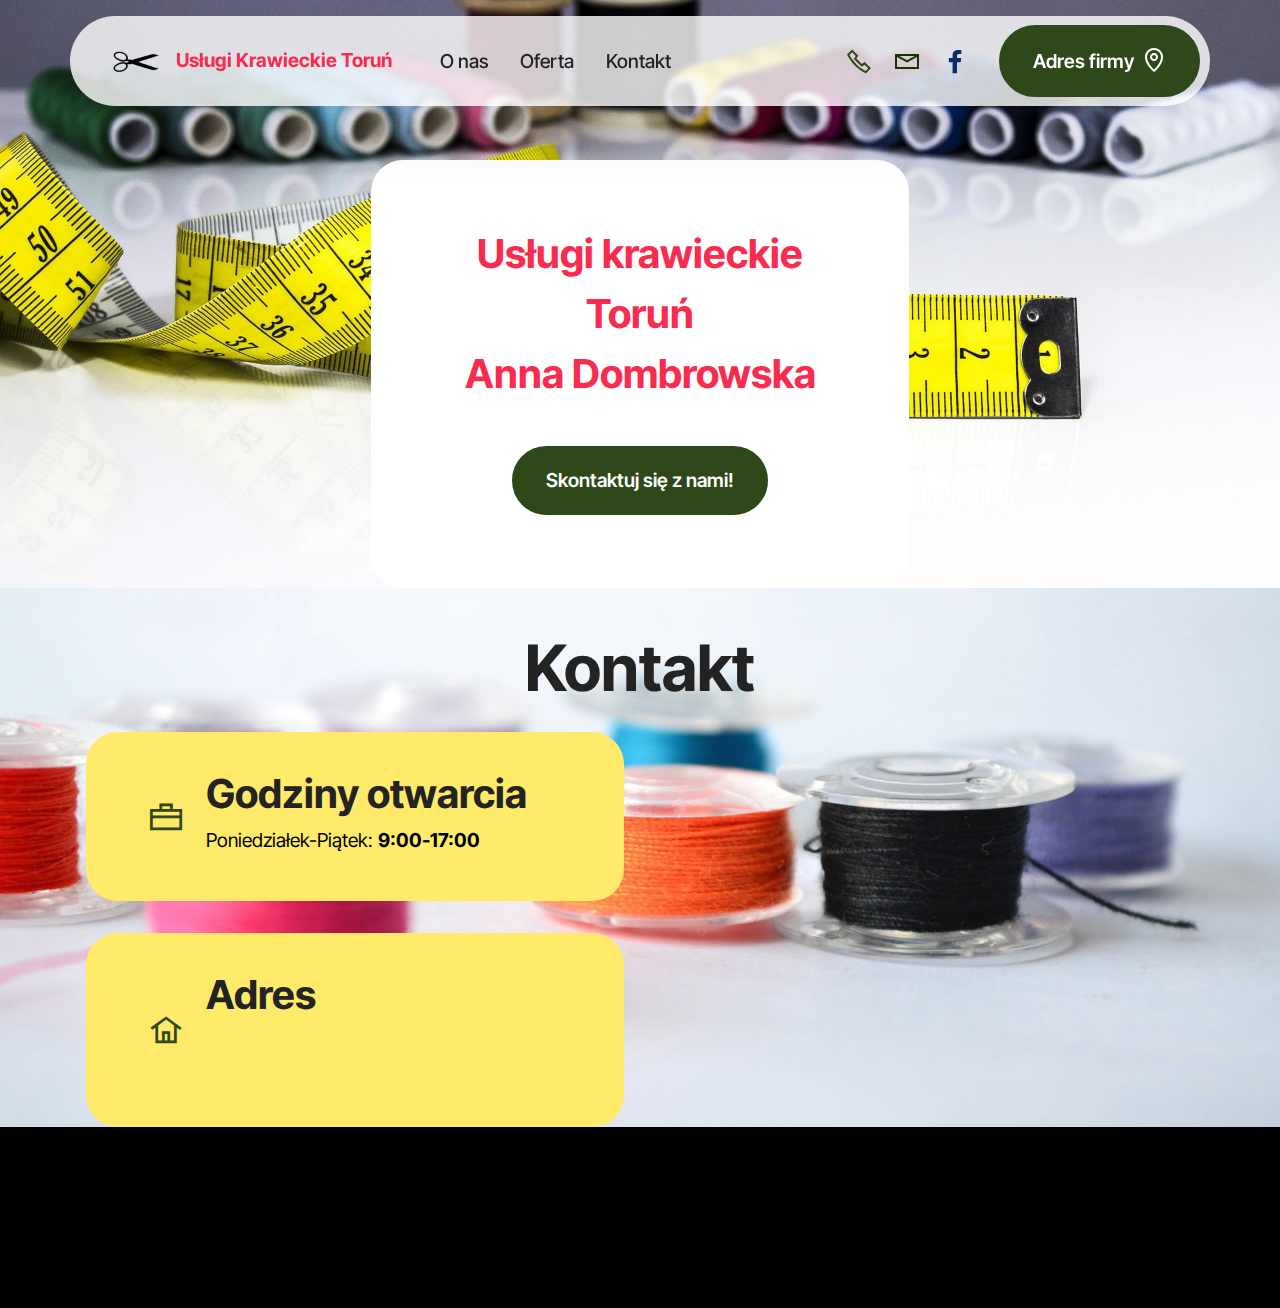
==== index.html @ c69cad18 "Add files via upload" ====
<!DOCTYPE html>
<html  >
<head>
  <!-- Site made with Mobirise Website Builder v5.9.0, https://mobirise.com -->
  <meta charset="UTF-8">
  <meta http-equiv="X-UA-Compatible" content="IE=edge">
  <meta name="generator" content="Mobirise v5.9.0, mobirise.com">
  <meta name="viewport" content="width=device-width, initial-scale=1, minimum-scale=1">
  <link rel="shortcut icon" href="assets/images/mbr-144x144.png" type="image/x-icon">
  <meta name="description" content="">
  
  
  <title>Usługi Krawieckie Toruń</title>
  <link rel="stylesheet" href="assets/web/assets/mobirise-icons2/mobirise2.css">
  <link rel="stylesheet" href="assets/bootstrap/css/bootstrap.min.css">
  <link rel="stylesheet" href="assets/bootstrap/css/bootstrap-grid.min.css">
  <link rel="stylesheet" href="assets/bootstrap/css/bootstrap-reboot.min.css">
  <link rel="stylesheet" href="assets/parallax/jarallax.css">
  <link rel="stylesheet" href="assets/animatecss/animate.css">
  <link rel="stylesheet" href="assets/dropdown/css/style.css">
  <link rel="stylesheet" href="assets/socicon/css/styles.css">
  <link rel="stylesheet" href="assets/theme/css/style.css">
  <link rel="preload" href="https://fonts.googleapis.com/css?family=Inter+Tight:100,200,300,400,500,600,700,800,900,100i,200i,300i,400i,500i,600i,700i,800i,900i&display=swap" as="style" onload="this.onload=null;this.rel='stylesheet'">
  <noscript><link rel="stylesheet" href="https://fonts.googleapis.com/css?family=Inter+Tight:100,200,300,400,500,600,700,800,900,100i,200i,300i,400i,500i,600i,700i,800i,900i&display=swap"></noscript>
  <link rel="preload" as="style" href="assets/mobirise/css/mbr-additional.css"><link rel="stylesheet" href="assets/mobirise/css/mbr-additional.css" type="text/css">

  
  
  
</head>
<body>
  
  <section data-bs-version="5.1" class="menu menu1 cid-tMkTFhuOW5" once="menu" id="menu01-9">
	

	<nav class="navbar navbar-dropdown navbar-fixed-top navbar-expand-lg">
		<div class="container">
			<div class="navbar-brand">
				<span class="navbar-logo">
					<a href="index.html#header13-s">
						<img src="assets/images/mbr-144x144.png" alt="Mobirise Website Builder" style="height: 3rem;">
					</a>
				</span>
				<span class="navbar-caption-wrap"><a class="navbar-caption text-danger text-primary display-4" href="index.html#header13-s">Usługi Krawieckie Toruń</a></span>
			</div>
			<button class="navbar-toggler" type="button" data-toggle="collapse" data-bs-toggle="collapse" data-target="#navbarSupportedContent" data-bs-target="#navbarSupportedContent" aria-controls="navbarNavAltMarkup" aria-expanded="false" aria-label="Toggle navigation">
				<div class="hamburger">
					<span></span>
					<span></span>
					<span></span>
					<span></span>
				</div>
			</button>
			<div class="collapse navbar-collapse" id="navbarSupportedContent">
				<ul class="navbar-nav nav-dropdown" data-app-modern-menu="true"><li class="nav-item">
						<a class="nav-link link text-black text-primary display-4" href="page3.html#article09-17">O nas</a>
					</li>
					<li class="nav-item"><a class="nav-link link text-black show text-primary display-4" href="page1.html#testimonials2-o">Oferta</a></li>
					<li class="nav-item">
						<a class="nav-link link text-black text-primary display-4" href="page4.html#contacts01-1b">Kontakt</a>
					</li></ul>
				<div class="icons-menu">
					<a class="iconfont-wrapper" href="page4.html#contacts01-1b">
						<span class="p-2 mbr-iconfont mobi-mbri-phone mobi-mbri" style="color: rgb(46, 72, 26); fill: rgb(46, 72, 26);"></span>
					</a>
					<a class="iconfont-wrapper" href="page2.html#form02-u">
						<span class="p-2 mbr-iconfont mobi-mbri-letter mobi-mbri" style="color: rgb(22, 51, 0); fill: rgb(22, 51, 0);"></span>
					</a>
					<a class="iconfont-wrapper" href="https://www.facebook.com/profile.php?id=61551127837614">
						<span class="p-2 mbr-iconfont socicon-facebook socicon" style="color: rgb(12, 44, 104); fill: rgb(12, 44, 104);"></span>
					</a>
					
				</div>
				<div class="navbar-buttons mbr-section-btn"><a class="btn btn-primary display-4" href="index.html#contacts3-p"><span class="mobi-mbri mobi-mbri-map-pin mbr-iconfont mbr-iconfont-btn"></span>Adres firmy</a></div>
			</div>
		</div>
	</nav>
</section>

<section data-bs-version="5.1" class="header14 cid-tMrc7hoWuY" id="header14-r">
	

	
	<div class="mbr-overlay" style="opacity: 0; background-color: rgb(255, 255, 255);"></div>
	<div class="container">
		<div class="row justify-content-center">
			<div class="card col-12 col-md-12 col-lg-6">
				<div class="card-wrapper">
					<div class="card-box align-center">
						<h1 class="card-title mbr-fonts-style mb-4 display-5">
							<strong>Usługi krawieckie Toruń</strong><br><strong>Anna Dombrowska</strong></h1>
						
						<div class="mbr-section-btn mt-4"><a class="btn btn-primary display-7" href="page2.html">Skontaktuj się z nami!</a></div>
					</div>
				</div>
			</div>
		</div>
	</div>
</section>

<section data-bs-version="5.1" class="contacts3 map1 cid-tMm8rGwwNQ" id="contacts3-p">

    

    
    
    <div class="container">
        <div class="mbr-section-head">
            <h3 class="mbr-section-title mbr-fonts-style align-center mb-0 display-2">
                <strong>Kontakt</strong></h3>
            
        </div>
        <div class="row justify-content-center mt-4">
            <div class="card col-12 col-md-6">
                <div class="card-wrapper">
                    <div class="image-wrapper">
                        <span class="mbr-iconfont mobi-mbri-briefcase mobi-mbri"></span>
                    </div>
                    <div class="text-wrapper">
                        <h6 class="card-title mbr-fonts-style mb-1 display-5"><strong>Godziny otwarcia</strong></h6>
                        <p class="mbr-text mbr-fonts-style display-7">Poniedziałek-Piątek: <strong>9:00-17:00</strong><br></p>
                    </div>
                </div>
                <div class="card-wrapper">
                    <div class="image-wrapper">
                        <span class="mbr-iconfont mobi-mbri-home mobi-mbri"></span>
                    </div>
                    <div class="text-wrapper">
                        <h6 class="card-title mbr-fonts-style mb-1 display-5"><strong>Adres</strong></h6>
                        <p class="mbr-text mbr-fonts-style display-7">Ul. Migdałowa 13/4,<br>87-100 Toruń</p>
                    </div>
                </div>
            </div>
            <div class="map-wrapper col-12 col-md-6">
                <div class="google-map"><iframe frameborder="0" style="border:0" src="https://www.google.com/maps/embed?pb=!1m18!1m12!1m3!1d2398.7357706297435!2d18.577900076712968!3d53.04308597220284!2m3!1f0!2f0!3f0!3m2!1i1024!2i768!4f13.1!3m3!1m2!1s0x470334694bd2c739%3A0x8cd6061a9dfea94c!2sMigda%C5%82owa%2013%2C%2087-100%20Toru%C5%84!5e0!3m2!1spl!2spl!4v1691742749747!5m2!1spl!2spl" allowfullscreen=""></iframe></div>
            </div>
        </div>
    </div>
</section>

<section data-bs-version="5.1" class="footer2 cid-tMmbtXiAtK" once="footers" id="footer2-q">

    

    
    
    <div class="container">
        <div class="row mbr-white">
            <div class="col-6 col-md-4 col-lg-3">
                <h5 class="mbr-section-subtitle mbr-fonts-style mb-2 display-7"><strong>Numer Kontaktowy:</strong></h5>
                <ul class="list mbr-fonts-style display-4">
                    <li class="mbr-text item-wrap">+48 605 287 833&nbsp; &nbsp; &nbsp; &nbsp; &nbsp; &nbsp; &nbsp;</li>
                </ul>
            </div>
            <div class="col-6 col-md-4 col-lg-3">
                <h5 class="mbr-section-subtitle mbr-fonts-style mb-2 display-4"><strong>E-mail:&nbsp; &nbsp; &nbsp; &nbsp; &nbsp; &nbsp; &nbsp; &nbsp; &nbsp; &nbsp; &nbsp;&nbsp;</strong></h5>
                <ul class="list mbr-fonts-style display-4">
                    <li class="mbr-text item-wrap">krawieckie.torun@gmail.com</li>
                </ul>
            </div>
            <div class="col-6 col-md-4 col-lg-3">
                <h5 class="mbr-section-subtitle mbr-fonts-style mb-2 display-7"></h5>
                <ul class="list mbr-fonts-style display-4"></ul>
            </div>
            <div class="col-6 col-md-4 col-lg-3">
                <h5 class="mbr-section-subtitle mbr-fonts-style mb-2 display-7"></h5>
                <ul class="list mbr-fonts-style display-4"></ul>
            </div>
            
        </div>
    </div>
</section>


<script src="assets/bootstrap/js/bootstrap.bundle.min.js"></script>
  <script src="assets/parallax/jarallax.js"></script>
  <script src="assets/smoothscroll/smooth-scroll.js"></script>
  <script src="assets/ytplayer/index.js"></script>
  <script src="assets/dropdown/js/navbar-dropdown.js"></script>
  <script src="assets/theme/js/script.js"></script>
  
  
  
 <div id="scrollToTop" class="scrollToTop mbr-arrow-up"><a style="text-align: center;"><i class="mbr-arrow-up-icon mbr-arrow-up-icon-cm cm-icon cm-icon-smallarrow-up"></i></a></div>
    <input name="animation" type="hidden">
  </body>
</html>
---- assets/web/assets/mobirise-icons2/mobirise2.css ----
@font-face {
  font-family: 'Moririse2';
  font-display: swap;
  src:  url('mobirise2.eot?f2bix4');
  src:  url('mobirise2.eot?f2bix4#iefix') format('embedded-opentype'),
    url('mobirise2.ttf?f2bix4') format('truetype'),
    url('mobirise2.woff?f2bix4') format('woff'),
    url('mobirise2.svg?f2bix4#mobirise2') format('svg');
  font-weight: normal;
  font-style: normal;
}

[class^="mobi-"], [class*=" mobi-"] {
  /* use !important to prevent issues with browser extensions that change fonts */
  font-family: 'Moririse2' !important;
  speak: none;
  font-style: normal;
  font-weight: normal;
  font-variant: normal;
  text-transform: none;
  line-height: 1;

  /* Better Font Rendering =========== */
  -webkit-font-smoothing: antialiased;
  -moz-osx-font-smoothing: grayscale;
}

.mobi-mbri-add-submenu:before {
  content: "\e900";
}
.mobi-mbri-alert:before {
  content: "\e901";
}
.mobi-mbri-align-center:before {
  content: "\e902";
}
.mobi-mbri-align-justify:before {
  content: "\e903";
}
.mobi-mbri-align-left:before {
  content: "\e904";
}
.mobi-mbri-align-right:before {
  content: "\e905";
}
.mobi-mbri-android:before {
  content: "\e906";
}
.mobi-mbri-apple:before {
  content: "\e907";
}
.mobi-mbri-arrow-down:before {
  content: "\e908";
}
.mobi-mbri-arrow-next:before {
  content: "\e909";
}
.mobi-mbri-arrow-prev:before {
  content: "\e90a";
}
.mobi-mbri-arrow-up:before {
  content: "\e90b";
}
.mobi-mbri-bold:before {
  content: "\e90c";
}
.mobi-mbri-bookmark:before {
  content: "\e90d";
}
.mobi-mbri-bootstrap:before {
  content: "\e90e";
}
.mobi-mbri-briefcase:before {
  content: "\e90f";
}
.mobi-mbri-browse:before {
  content: "\e910";
}
.mobi-mbri-bulleted-list:before {
  content: "\e911";
}
.mobi-mbri-calendar:before {
  content: "\e912";
}
.mobi-mbri-camera:before {
  content: "\e913";
}
.mobi-mbri-cart-add:before {
  content: "\e914";
}
.mobi-mbri-cart-full:before {
  content: "\e915";
}
.mobi-mbri-cash:before {
  content: "\e916";
}
.mobi-mbri-change-style:before {
  content: "\e917";
}
.mobi-mbri-chat:before {
  content: "\e918";
}
.mobi-mbri-clock:before {
  content: "\e919";
}
.mobi-mbri-close:before {
  content: "\e91a";
}
.mobi-mbri-cloud:before {
  content: "\e91b";
}
.mobi-mbri-code:before {
  content: "\e91c";
}
.mobi-mbri-contact-form:before {
  content: "\e91d";
}
.mobi-mbri-credit-card:before {
  content: "\e91e";
}
.mobi-mbri-cursor-click:before {
  content: "\e91f";
}
.mobi-mbri-cust-feedback:before {
  content: "\e920";
}
.mobi-mbri-database:before {
  content: "\e921";
}
.mobi-mbri-delivery:before {
  content: "\e922";
}
.mobi-mbri-desktop:before {
  content: "\e923";
}
.mobi-mbri-devices:before {
  content: "\e924";
}
.mobi-mbri-down:before {
  content: "\e925";
}
.mobi-mbri-download-2:before {
  content: "\e926";
}
.mobi-mbri-download:before {
  content: "\e927";
}
.mobi-mbri-drag-n-drop-2:before {
  content: "\e928";
}
.mobi-mbri-drag-n-drop:before {
  content: "\e929";
}
.mobi-mbri-edit-2:before {
  content: "\e92a";
}
.mobi-mbri-edit:before {
  content: "\e92b";
}
.mobi-mbri-error:before {
  content: "\e92c";
}
.mobi-mbri-extension:before {
  content: "\e92d";
}
.mobi-mbri-features:before {
  content: "\e92e";
}
.mobi-mbri-file:before {
  content: "\e92f";
}
.mobi-mbri-flag:before {
  content: "\e930";
}
.mobi-mbri-folder:before {
  content: "\e931";
}
.mobi-mbri-gift:before {
  content: "\e932";
}
.mobi-mbri-github:before {
  content: "\e933";
}
.mobi-mbri-globe-2:before {
  content: "\e934";
}
.mobi-mbri-globe:before {
  content: "\e935";
}
.mobi-mbri-growing-chart:before {
  content: "\e936";
}
.mobi-mbri-hearth:before {
  content: "\e937";
}
.mobi-mbri-help:before {
  content: "\e938";
}
.mobi-mbri-home:before {
  content: "\e939";
}
.mobi-mbri-hot-cup:before {
  content: "\e93a";
}
.mobi-mbri-idea:before {
  content: "\e93b";
}
.mobi-mbri-image-gallery:before {
  content: "\e93c";
}
.mobi-mbri-image-slider:before {
  content: "\e93d";
}
.mobi-mbri-info:before {
  content: "\e93e";
}
.mobi-mbri-italic:before {
  content: "\e93f";
}
.mobi-mbri-key:before {
  content: "\e940";
}
.mobi-mbri-laptop:before {
  content: "\e941";
}
.mobi-mbri-layers:before {
  content: "\e942";
}
.mobi-mbri-left-right:before {
  content: "\e943";
}
.mobi-mbri-left:before {
  content: "\e944";
}
.mobi-mbri-letter:before {
  content: "\e945";
}
.mobi-mbri-like:before {
  content: "\e946";
}
.mobi-mbri-link:before {
  content: "\e947";
}
.mobi-mbri-lock:before {
  content: "\e948";
}
.mobi-mbri-login:before {
  content: "\e949";
}
.mobi-mbri-logout:before {
  content: "\e94a";
}
.mobi-mbri-magic-stick:before {
  content: "\e94b";
}
.mobi-mbri-map-pin:before {
  content: "\e94c";
}
.mobi-mbri-menu:before {
  content: "\e94d";
}
.mobi-mbri-mobile-2:before {
  content: "\e94e";
}
.mobi-mbri-mobile-horizontal:before {
  content: "\e94f";
}
.mobi-mbri-mobile:before {
  content: "\e950";
}
.mobi-mbri-mobirise:before {
  content: "\e951";
}
.mobi-mbri-more-horizontal:before {
  content: "\e952";
}
.mobi-mbri-more-vertical:before {
  content: "\e953";
}
.mobi-mbri-music:before {
  content: "\e954";
}
.mobi-mbri-new-file:before {
  content: "\e955";
}
.mobi-mbri-numbered-list:before {
  content: "\e956";
}
.mobi-mbri-opened-folder:before {
  content: "\e957";
}
.mobi-mbri-pages:before {
  content: "\e958";
}
.mobi-mbri-paper-plane:before {
  content: "\e959";
}
.mobi-mbri-paperclip:before {
  content: "\e95a";
}
.mobi-mbri-phone:before {
  content: "\e95b";
}
.mobi-mbri-photo:before {
  content: "\e95c";
}
.mobi-mbri-photos:before {
  content: "\e95d";
}
.mobi-mbri-pin:before {
  content: "\e95e";
}
.mobi-mbri-play:before {
  content: "\e95f";
}
.mobi-mbri-plus:before {
  content: "\e960";
}
.mobi-mbri-preview:before {
  content: "\e961";
}
.mobi-mbri-print:before {
  content: "\e962";
}
.mobi-mbri-protect:before {
  content: "\e963";
}
.mobi-mbri-question:before {
  content: "\e964";
}
.mobi-mbri-quote-left:before {
  content: "\e965";
}
.mobi-mbri-quote-right:before {
  content: "\e966";
}
.mobi-mbri-redo:before {
  content: "\e967";
}
.mobi-mbri-refresh:before {
  content: "\e968";
}
.mobi-mbri-responsive-2:before {
  content: "\e969";
}
.mobi-mbri-responsive:before {
  content: "\e96a";
}
.mobi-mbri-right:before {
  content: "\e96b";
}
.mobi-mbri-rocket:before {
  content: "\e96c";
}
.mobi-mbri-sad-face:before {
  content: "\e96d";
}
.mobi-mbri-sale:before {
  content: "\e96e";
}
.mobi-mbri-save:before {
  content: "\e96f";
}
.mobi-mbri-search:before {
  content: "\e970";
}
.mobi-mbri-setting-2:before {
  content: "\e971";
}
.mobi-mbri-setting-3:before {
  content: "\e972";
}
.mobi-mbri-setting:before {
  content: "\e973";
}
.mobi-mbri-share:before {
  content: "\e974";
}
.mobi-mbri-shopping-bag:before {
  content: "\e975";
}
.mobi-mbri-shopping-basket:before {
  content: "\e976";
}
.mobi-mbri-shopping-cart:before {
  content: "\e977";
}
.mobi-mbri-sites:before {
  content: "\e978";
}
.mobi-mbri-smile-face:before {
  content: "\e979";
}
.mobi-mbri-speed:before {
  content: "\e97a";
}
.mobi-mbri-star:before {
  content: "\e97b";
}
.mobi-mbri-success:before {
  content: "\e97c";
}
.mobi-mbri-sun:before {
  content: "\e97d";
}
.mobi-mbri-sun2:before {
  content: "\e97e";
}
.mobi-mbri-tablet-vertical:before {
  content: "\e97f";
}
.mobi-mbri-tablet:before {
  content: "\e980";
}
.mobi-mbri-target:before {
  content: "\e981";
}
.mobi-mbri-timer:before {
  content: "\e982";
}
.mobi-mbri-to-ftp:before {
  content: "\e983";
}
.mobi-mbri-to-local-drive:before {
  content: "\e984";
}
.mobi-mbri-touch-swipe:before {
  content: "\e985";
}
.mobi-mbri-touch:before {
  content: "\e986";
}
.mobi-mbri-trash:before {
  content: "\e987";
}
.mobi-mbri-underline:before {
  content: "\e988";
}
.mobi-mbri-undo:before {
  content: "\e989";
}
.mobi-mbri-unlink:before {
  content: "\e98a";
}
.mobi-mbri-unlock:before {
  content: "\e98b";
}
.mobi-mbri-up-down:before {
  content: "\e98c";
}
.mobi-mbri-up:before {
  content: "\e98d";
}
.mobi-mbri-update:before {
  content: "\e98e";
}
.mobi-mbri-upload-2:before {
  content: "\e98f";
}
.mobi-mbri-upload:before {
  content: "\e990";
}
.mobi-mbri-user-2:before {
  content: "\e991";
}
.mobi-mbri-user:before {
  content: "\e992";
}
.mobi-mbri-users:before {
  content: "\e993";
}
.mobi-mbri-video-play:before {
  content: "\e994";
}
.mobi-mbri-video:before {
  content: "\e995";
}
.mobi-mbri-watch:before {
  content: "\e996";
}
.mobi-mbri-website-theme-2:before {
  content: "\e997";
}
.mobi-mbri-website-theme:before {
  content: "\e998";
}
.mobi-mbri-wifi:before {
  content: "\e999";
}
.mobi-mbri-windows:before {
  content: "\e99a";
}
.mobi-mbri-zoom-in:before {
  content: "\e99b";
}
.mobi-mbri-zoom-out:before {
  content: "\e99c";
}
---- assets/parallax/jarallax.css ----
.jarallax {
    position: relative;
    z-index: 0;
}
.jarallax > .jarallax-img {
    position: absolute;
    object-fit: cover;
    /* support for plugin https://github.com/bfred-it/object-fit-images */
    font-family: 'object-fit: cover;';
    top: 0;
    left: 0;
    width: 100%;
    height: 100%;
    z-index: -1;
}
---- assets/dropdown/css/style.css ----
.navbar-dropdown {
  left: 0;
  padding: 0;
  position: absolute;
  right: 0;
  top: 0;
  transition: all 0.45s ease;
  z-index: 1030;
  background: #282828; }
  .navbar-dropdown .navbar-logo {
    margin-right: 0.8rem;
    transition: margin 0.3s ease-in-out;
    vertical-align: middle; }
    .navbar-dropdown .navbar-logo img {
      height: 3.125rem;
      transition: all 0.3s ease-in-out; }
    .navbar-dropdown .navbar-logo.mbr-iconfont {
      font-size: 3.125rem;
      line-height: 3.125rem; }
  .navbar-dropdown .navbar-caption {
    font-weight: 700;
    white-space: normal;
    vertical-align: -4px;
    line-height: 3.125rem !important; }
    .navbar-dropdown .navbar-caption, .navbar-dropdown .navbar-caption:hover {
      color: inherit;
      text-decoration: none; }
  .navbar-dropdown .mbr-iconfont + .navbar-caption {
    vertical-align: -1px; }
  .navbar-dropdown.navbar-fixed-top {
    position: fixed; }
  .navbar-dropdown .navbar-brand span {
    vertical-align: -4px; }
  .navbar-dropdown.bg-color.transparent {
    background: none; }
  .navbar-dropdown.navbar-short .navbar-brand {
    padding: 0.625rem 0; }
    .navbar-dropdown.navbar-short .navbar-brand span {
      vertical-align: -1px; }
  .navbar-dropdown.navbar-short .navbar-caption {
    line-height: 2.375rem !important;
    vertical-align: -2px; }
  .navbar-dropdown.navbar-short .navbar-logo {
    margin-right: 0.5rem; }
    .navbar-dropdown.navbar-short .navbar-logo img {
      height: 2.375rem; }
    .navbar-dropdown.navbar-short .navbar-logo.mbr-iconfont {
      font-size: 2.375rem;
      line-height: 2.375rem; }
  .navbar-dropdown.navbar-short .mbr-table-cell {
    height: 3.625rem; }
  .navbar-dropdown .navbar-close {
    left: 0.6875rem;
    position: fixed;
    top: 0.75rem;
    z-index: 1000; }
  .navbar-dropdown .hamburger-icon {
    content: "";
    display: inline-block;
    vertical-align: middle;
    width: 16px;
    -webkit-box-shadow: 0 -6px 0 1px #282828,0 0 0 1px #282828,0 6px 0 1px #282828;
    -moz-box-shadow: 0 -6px 0 1px #282828,0 0 0 1px #282828,0 6px 0 1px #282828;
    box-shadow: 0 -6px 0 1px #282828,0 0 0 1px #282828,0 6px 0 1px #282828; }

.dropdown-menu .dropdown-toggle[data-toggle="dropdown-submenu"]::after {
  border-bottom: 0.35em solid transparent;
  border-left: 0.35em solid;
  border-right: 0;
  border-top: 0.35em solid transparent;
  margin-left: 0.3rem; }

.dropdown-menu .dropdown-item:focus {
  outline: 0; }

.nav-dropdown {
  font-size: 0.75rem;
  font-weight: 500;
  height: auto !important; }
  .nav-dropdown .nav-btn {
    padding-left: 1rem; }
  .nav-dropdown .link {
    margin: .667em 1.667em;
    font-weight: 500;
    padding: 0;
    transition: color .2s ease-in-out; }
    .nav-dropdown .link.dropdown-toggle {
      margin-right: 2.583em; }
      .nav-dropdown .link.dropdown-toggle::after {
        margin-left: .25rem;
        border-top: 0.35em solid;
        border-right: 0.35em solid transparent;
        border-left: 0.35em solid transparent;
        border-bottom: 0; }
      .nav-dropdown .link.dropdown-toggle[aria-expanded="true"] {
        margin: 0;
        padding: 0.667em 3.263em  0.667em 1.667em; }
  .nav-dropdown .link::after,
  .nav-dropdown .dropdown-item::after {
    color: inherit; }
  .nav-dropdown .btn {
    font-size: 0.75rem;
    font-weight: 700;
    letter-spacing: 0;
    margin-bottom: 0;
    padding-left: 1.25rem;
    padding-right: 1.25rem; }
  .nav-dropdown .dropdown-menu {
    border-radius: 0;
    border: 0;
    left: 0;
    margin: 0;
    padding-bottom: 1.25rem;
    padding-top: 1.25rem;
    position: relative; }
  .nav-dropdown .dropdown-submenu {
    margin-left: 0.125rem;
    top: 0; }
  .nav-dropdown .dropdown-item {
    font-weight: 500;
    line-height: 2;
    padding: 0.3846em 4.615em 0.3846em 1.5385em;
    position: relative;
    transition: color .2s ease-in-out, background-color .2s ease-in-out; }
    .nav-dropdown .dropdown-item::after {
      margin-top: -0.3077em;
      position: absolute;
      right: 1.1538em;
      top: 50%; }
    .nav-dropdown .dropdown-item:focus, .nav-dropdown .dropdown-item:hover {
      background: none; }

@media (max-width: 767px) {
  .nav-dropdown.navbar-toggleable-sm {
    bottom: 0;
    display: none;
    left: 0;
    overflow-x: hidden;
    position: fixed;
    top: 0;
    transform: translateX(-100%);
    -ms-transform: translateX(-100%);
    -webkit-transform: translateX(-100%);
    width: 18.75rem;
    z-index: 999; } }
.nav-dropdown.navbar-toggleable-xl {
  bottom: 0;
  display: none;
  left: 0;
  overflow-x: hidden;
  position: fixed;
  top: 0;
  transform: translateX(-100%);
  -ms-transform: translateX(-100%);
  -webkit-transform: translateX(-100%);
  width: 18.75rem;
  z-index: 999; }

.nav-dropdown-sm {
  display: block !important;
  overflow-x: hidden;
  overflow: auto;
  padding-top: 3.875rem; }
  .nav-dropdown-sm::after {
    content: "";
    display: block;
    height: 3rem;
    width: 100%; }
  .nav-dropdown-sm.collapse.in ~ .navbar-close {
    display: block !important; }
  .nav-dropdown-sm.collapsing, .nav-dropdown-sm.collapse.in {
    transform: translateX(0);
    -ms-transform: translateX(0);
    -webkit-transform: translateX(0);
    transition: all 0.25s ease-out;
    -webkit-transition: all 0.25s ease-out;
    background: #282828; }
  .nav-dropdown-sm.collapsing[aria-expanded="false"] {
    transform: translateX(-100%);
    -ms-transform: translateX(-100%);
    -webkit-transform: translateX(-100%); }
  .nav-dropdown-sm .nav-item {
    display: block;
    margin-left: 0 !important;
    padding-left: 0; }
  .nav-dropdown-sm .link,
  .nav-dropdown-sm .dropdown-item {
    border-top: 1px dotted rgba(255, 255, 255, 0.1);
    font-size: 0.8125rem;
    line-height: 1.6;
    margin: 0 !important;
    padding: 0.875rem 2.4rem 0.875rem 1.5625rem !important;
    position: relative;
    white-space: normal; }
    .nav-dropdown-sm .link:focus, .nav-dropdown-sm .link:hover,
    .nav-dropdown-sm .dropdown-item:focus,
    .nav-dropdown-sm .dropdown-item:hover {
      background: rgba(0, 0, 0, 0.2) !important;
      color: #c0a375; }
  .nav-dropdown-sm .nav-btn {
    position: relative;
    padding: 1.5625rem 1.5625rem 0 1.5625rem; }
    .nav-dropdown-sm .nav-btn::before {
      border-top: 1px dotted rgba(255, 255, 255, 0.1);
      content: "";
      left: 0;
      position: absolute;
      top: 0;
      width: 100%; }
    .nav-dropdown-sm .nav-btn + .nav-btn {
      padding-top: 0.625rem; }
      .nav-dropdown-sm .nav-btn + .nav-btn::before {
        display: none; }
  .nav-dropdown-sm .btn {
    padding: 0.625rem 0; }
  .nav-dropdown-sm .dropdown-toggle[data-toggle="dropdown-submenu"]::after {
    margin-left: .25rem;
    border-top: 0.35em solid;
    border-right: 0.35em solid transparent;
    border-left: 0.35em solid transparent;
    border-bottom: 0; }
  .nav-dropdown-sm .dropdown-toggle[data-toggle="dropdown-submenu"][aria-expanded="true"]::after {
    border-top: 0;
    border-right: 0.35em solid transparent;
    border-left: 0.35em solid transparent;
    border-bottom: 0.35em solid; }
  .nav-dropdown-sm .dropdown-menu {
    margin: 0;
    padding: 0;
    position: relative;
    top: 0;
    left: 0;
    width: 100%;
    border: 0;
    float: none;
    border-radius: 0;
    background: none; }
  .nav-dropdown-sm .dropdown-submenu {
    left: 100%;
    margin-left: 0.125rem;
    margin-top: -1.25rem;
    top: 0; }

.navbar-toggleable-sm .nav-dropdown .dropdown-menu {
  position: absolute; }

.navbar-toggleable-sm .nav-dropdown .dropdown-submenu {
  left: 100%;
  margin-left: 0.125rem;
  margin-top: -1.25rem;
  top: 0; }

.navbar-toggleable-sm.opened .nav-dropdown .dropdown-menu {
  position: relative; }

.navbar-toggleable-sm.opened .nav-dropdown .dropdown-submenu {
  left: 0;
  margin-left: 00rem;
  margin-top: 0rem;
  top: 0; }

.is-builder .nav-dropdown.collapsing {
  transition: none !important; }
---- assets/socicon/css/styles.css ----
@charset "UTF-8";

@font-face {
  font-family: 'Socicon';
  src:  url('../fonts/socicon.eot');
  src:  url('../fonts/socicon.eot?#iefix') format('embedded-opentype'),
    url('../fonts/socicon.woff2') format('woff2'),
    url('../fonts/socicon.ttf') format('truetype'),
    url('../fonts/socicon.woff') format('woff'),
    url('../fonts/socicon.svg#socicon') format('svg');
  font-weight: normal;
  font-style: normal;
  font-display: swap;
}

[data-icon]:before {
  font-family: "socicon" !important;
  content: attr(data-icon);
  font-style: normal !important;
  font-weight: normal !important;
  font-variant: normal !important;
  text-transform: none !important;
  speak: none;
  line-height: 1;
  -webkit-font-smoothing: antialiased;
  -moz-osx-font-smoothing: grayscale;
}

[class^="socicon-"], [class*=" socicon-"] {
  /* use !important to prevent issues with browser extensions that change fonts */
  font-family: 'Socicon' !important;
  speak: none;
  font-style: normal;
  font-weight: normal;
  font-variant: normal;
  text-transform: none;
  line-height: 1;

  /* Better Font Rendering =========== */
  -webkit-font-smoothing: antialiased;
  -moz-osx-font-smoothing: grayscale;
}

.socicon-eitaa:before {
  content: "\e97c";
}
.socicon-soroush:before {
  content: "\e97d";
}
.socicon-bale:before {
  content: "\e97e";
}
.socicon-zazzle:before {
  content: "\e97b";
}
.socicon-society6:before {
  content: "\e97a";
}
.socicon-redbubble:before {
  content: "\e979";
}
.socicon-avvo:before {
  content: "\e978";
}
.socicon-stitcher:before {
  content: "\e977";
}
.socicon-googlehangouts:before {
  content: "\e974";
}
.socicon-dlive:before {
  content: "\e975";
}
.socicon-vsco:before {
  content: "\e976";
}
.socicon-flipboard:before {
  content: "\e973";
}
.socicon-ubuntu:before {
  content: "\e958";
}
.socicon-artstation:before {
  content: "\e959";
}
.socicon-invision:before {
  content: "\e95a";
}
.socicon-torial:before {
  content: "\e95b";
}
.socicon-collectorz:before {
  content: "\e95c";
}
.socicon-seenthis:before {
  content: "\e95d";
}
.socicon-googleplaymusic:before {
  content: "\e95e";
}
.socicon-debian:before {
  content: "\e95f";
}
.socicon-filmfreeway:before {
  content: "\e960";
}
.socicon-gnome:before {
  content: "\e961";
}
.socicon-itchio:before {
  content: "\e962";
}
.socicon-jamendo:before {
  content: "\e963";
}
.socicon-mix:before {
  content: "\e964";
}
.socicon-sharepoint:before {
  content: "\e965";
}
.socicon-tinder:before {
  content: "\e966";
}
.socicon-windguru:before {
  content: "\e967";
}
.socicon-cdbaby:before {
  content: "\e968";
}
.socicon-elementaryos:before {
  content: "\e969";
}
.socicon-stage32:before {
  content: "\e96a";
}
.socicon-tiktok:before {
  content: "\e96b";
}
.socicon-gitter:before {
  content: "\e96c";
}
.socicon-letterboxd:before {
  content: "\e96d";
}
.socicon-threema:before {
  content: "\e96e";
}
.socicon-splice:before {
  content: "\e96f";
}
.socicon-metapop:before {
  content: "\e970";
}
.socicon-naver:before {
  content: "\e971";
}
.socicon-remote:before {
  content: "\e972";
}
.socicon-internet:before {
  content: "\e957";
}
.socicon-moddb:before {
  content: "\e94b";
}
.socicon-indiedb:before {
  content: "\e94c";
}
.socicon-traxsource:before {
  content: "\e94d";
}
.socicon-gamefor:before {
  content: "\e94e";
}
.socicon-pixiv:before {
  content: "\e94f";
}
.socicon-myanimelist:before {
  content: "\e950";
}
.socicon-blackberry:before {
  content: "\e951";
}
.socicon-wickr:before {
  content: "\e952";
}
.socicon-spip:before {
  content: "\e953";
}
.socicon-napster:before {
  content: "\e954";
}
.socicon-beatport:before {
  content: "\e955";
}
.socicon-hackerone:before {
  content: "\e956";
}
.socicon-hackernews:before {
  content: "\e946";
}
.socicon-smashwords:before {
  content: "\e947";
}
.socicon-kobo:before {
  content: "\e948";
}
.socicon-bookbub:before {
  content: "\e949";
}
.socicon-mailru:before {
  content: "\e94a";
}
.socicon-gitlab:before {
  content: "\e945";
}
.socicon-instructables:before {
  content: "\e944";
}
.socicon-portfolio:before {
  content: "\e943";
}
.socicon-codered:before {
  content: "\e940";
}
.socicon-origin:before {
  content: "\e941";
}
.socicon-nextdoor:before {
  content: "\e942";
}
.socicon-udemy:before {
  content: "\e93f";
}
.socicon-livemaster:before {
  content: "\e93e";
}
.socicon-crunchbase:before {
  content: "\e93b";
}
.socicon-homefy:before {
  content: "\e93c";
}
.socicon-calendly:before {
  content: "\e93d";
}
.socicon-realtor:before {
  content: "\e90f";
}
.socicon-tidal:before {
  content: "\e910";
}
.socicon-qobuz:before {
  content: "\e911";
}
.socicon-natgeo:before {
  content: "\e912";
}
.socicon-mastodon:before {
  content: "\e913";
}
.socicon-unsplash:before {
  content: "\e914";
}
.socicon-homeadvisor:before {
  content: "\e915";
}
.socicon-angieslist:before {
  content: "\e916";
}
.socicon-codepen:before {
  content: "\e917";
}
.socicon-slack:before {
  content: "\e918";
}
.socicon-openaigym:before {
  content: "\e919";
}
.socicon-logmein:before {
  content: "\e91a";
}
.socicon-fiverr:before {
  content: "\e91b";
}
.socicon-gotomeeting:before {
  content: "\e91c";
}
.socicon-aliexpress:before {
  content: "\e91d";
}
.socicon-guru:before {
  content: "\e91e";
}
.socicon-appstore:before {
  content: "\e91f";
}
.socicon-homes:before {
  content: "\e920";
}
.socicon-zoom:before {
  content: "\e921";
}
.socicon-alibaba:before {
  content: "\e922";
}
.socicon-craigslist:before {
  content: "\e923";
}
.socicon-wix:before {
  content: "\e924";
}
.socicon-redfin:before {
  content: "\e925";
}
.socicon-googlecalendar:before {
  content: "\e926";
}
.socicon-shopify:before {
  content: "\e927";
}
.socicon-freelancer:before {
  content: "\e928";
}
.socicon-seedrs:before {
  content: "\e929";
}
.socicon-bing:before {
  content: "\e92a";
}
.socicon-doodle:before {
  content: "\e92b";
}
.socicon-bonanza:before {
  content: "\e92c";
}
.socicon-squarespace:before {
  content: "\e92d";
}
.socicon-toptal:before {
  content: "\e92e";
}
.socicon-gust:before {
  content: "\e92f";
}
.socicon-ask:before {
  content: "\e930";
}
.socicon-trulia:before {
  content: "\e931";
}
.socicon-loomly:before {
  content: "\e932";
}
.socicon-ghost:before {
  content: "\e933";
}
.socicon-upwork:before {
  content: "\e934";
}
.socicon-fundable:before {
  content: "\e935";
}
.socicon-booking:before {
  content: "\e936";
}
.socicon-googlemaps:before {
  content: "\e937";
}
.socicon-zillow:before {
  content: "\e938";
}
.socicon-niconico:before {
  content: "\e939";
}
.socicon-toneden:before {
  content: "\e93a";
}
.socicon-augment:before {
  content: "\e908";
}
.socicon-bitbucket:before {
  content: "\e909";
}
.socicon-fyuse:before {
  content: "\e90a";
}
.socicon-yt-gaming:before {
  content: "\e90b";
}
.socicon-sketchfab:before {
  content: "\e90c";
}
.socicon-mobcrush:before {
  content: "\e90d";
}
.socicon-microsoft:before {
  content: "\e90e";
}
.socicon-pandora:before {
  content: "\e907";
}
.socicon-messenger:before {
  content: "\e906";
}
.socicon-gamewisp:before {
  content: "\e905";
}
.socicon-bloglovin:before {
  content: "\e904";
}
.socicon-tunein:before {
  content: "\e903";
}
.socicon-gamejolt:before {
  content: "\e901";
}
.socicon-trello:before {
  content: "\e902";
}
.socicon-spreadshirt:before {
  content: "\e900";
}
.socicon-500px:before {
  content: "\e000";
}
.socicon-8tracks:before {
  content: "\e001";
}
.socicon-airbnb:before {
  content: "\e002";
}
.socicon-alliance:before {
  content: "\e003";
}
.socicon-amazon:before {
  content: "\e004";
}
.socicon-amplement:before {
  content: "\e005";
}
.socicon-android:before {
  content: "\e006";
}
.socicon-angellist:before {
  content: "\e007";
}
.socicon-apple:before {
  content: "\e008";
}
.socicon-appnet:before {
  content: "\e009";
}
.socicon-baidu:before {
  content: "\e00a";
}
.socicon-bandcamp:before {
  content: "\e00b";
}
.socicon-battlenet:before {
  content: "\e00c";
}
.socicon-mixer:before {
  content: "\e00d";
}
.socicon-bebee:before {
  content: "\e00e";
}
.socicon-bebo:before {
  content: "\e00f";
}
.socicon-behance:before {
  content: "\e010";
}
.socicon-blizzard:before {
  content: "\e011";
}
.socicon-blogger:before {
  content: "\e012";
}
.socicon-buffer:before {
  content: "\e013";
}
.socicon-chrome:before {
  content: "\e014";
}
.socicon-coderwall:before {
  content: "\e015";
}
.socicon-curse:before {
  content: "\e016";
}
.socicon-dailymotion:before {
  content: "\e017";
}
.socicon-deezer:before {
  content: "\e018";
}
.socicon-delicious:before {
  content: "\e019";
}
.socicon-deviantart:before {
  content: "\e01a";
}
.socicon-diablo:before {
  content: "\e01b";
}
.socicon-digg:before {
  content: "\e01c";
}
.socicon-discord:before {
  content: "\e01d";
}
.socicon-disqus:before {
  content: "\e01e";
}
.socicon-douban:before {
  content: "\e01f";
}
.socicon-draugiem:before {
  content: "\e020";
}
.socicon-dribbble:before {
  content: "\e021";
}
.socicon-drupal:before {
  content: "\e022";
}
.socicon-ebay:before {
  content: "\e023";
}
.socicon-ello:before {
  content: "\e024";
}
.socicon-endomodo:before {
  content: "\e025";
}
.socicon-envato:before {
  content: "\e026";
}
.socicon-etsy:before {
  content: "\e027";
}
.socicon-facebook:before {
  content: "\e028";
}
.socicon-feedburner:before {
  content: "\e029";
}
.socicon-filmweb:before {
  content: "\e02a";
}
.socicon-firefox:before {
  content: "\e02b";
}
.socicon-flattr:before {
  content: "\e02c";
}
.socicon-flickr:before {
  content: "\e02d";
}
.socicon-formulr:before {
  content: "\e02e";
}
.socicon-forrst:before {
  content: "\e02f";
}
.socicon-foursquare:before {
  content: "\e030";
}
.socicon-friendfeed:before {
  content: "\e031";
}
.socicon-github:before {
  content: "\e032";
}
.socicon-goodreads:before {
  content: "\e033";
}
.socicon-google:before {
  content: "\e034";
}
.socicon-googlescholar:before {
  content: "\e035";
}
.socicon-googlegroups:before {
  content: "\e036";
}
.socicon-googlephotos:before {
  content: "\e037";
}
.socicon-googleplus:before {
  content: "\e038";
}
.socicon-grooveshark:before {
  content: "\e039";
}
.socicon-hackerrank:before {
  content: "\e03a";
}
.socicon-hearthstone:before {
  content: "\e03b";
}
.socicon-hellocoton:before {
  content: "\e03c";
}
.socicon-heroes:before {
  content: "\e03d";
}
.socicon-smashcast:before {
  content: "\e03e";
}
.socicon-horde:before {
  content: "\e03f";
}
.socicon-houzz:before {
  content: "\e040";
}
.socicon-icq:before {
  content: "\e041";
}
.socicon-identica:before {
  content: "\e042";
}
.socicon-imdb:before {
  content: "\e043";
}
.socicon-instagram:before {
  content: "\e044";
}
.socicon-issuu:before {
  content: "\e045";
}
.socicon-istock:before {
  content: "\e046";
}
.socicon-itunes:before {
  content: "\e047";
}
.socicon-keybase:before {
  content: "\e048";
}
.socicon-lanyrd:before {
  content: "\e049";
}
.socicon-lastfm:before {
  content: "\e04a";
}
.socicon-line:before {
  content: "\e04b";
}
.socicon-linkedin:before {
  content: "\e04c";
}
.socicon-livejournal:before {
  content: "\e04d";
}
.socicon-lyft:before {
  content: "\e04e";
}
.socicon-macos:before {
  content: "\e04f";
}
.socicon-mail:before {
  content: "\e050";
}
.socicon-medium:before {
  content: "\e051";
}
.socicon-meetup:before {
  content: "\e052";
}
.socicon-mixcloud:before {
  content: "\e053";
}
.socicon-modelmayhem:before {
  content: "\e054";
}
.socicon-mumble:before {
  content: "\e055";
}
.socicon-myspace:before {
  content: "\e056";
}
.socicon-newsvine:before {
  content: "\e057";
}
.socicon-nintendo:before {
  content: "\e058";
}
.socicon-npm:before {
  content: "\e059";
}
.socicon-odnoklassniki:before {
  content: "\e05a";
}
.socicon-openid:before {
  content: "\e05b";
}
.socicon-opera:before {
  content: "\e05c";
}
.socicon-outlook:before {
  content: "\e05d";
}
.socicon-overwatch:before {
  content: "\e05e";
}
.socicon-patreon:before {
  content: "\e05f";
}
.socicon-paypal:before {
  content: "\e060";
}
.socicon-periscope:before {
  content: "\e061";
}
.socicon-persona:before {
  content: "\e062";
}
.socicon-pinterest:before {
  content: "\e063";
}
.socicon-play:before {
  content: "\e064";
}
.socicon-player:before {
  content: "\e065";
}
.socicon-playstation:before {
  content: "\e066";
}
.socicon-pocket:before {
  content: "\e067";
}
.socicon-qq:before {
  content: "\e068";
}
.socicon-quora:before {
  content: "\e069";
}
.socicon-raidcall:before {
  content: "\e06a";
}
.socicon-ravelry:before {
  content: "\e06b";
}
.socicon-reddit:before {
  content: "\e06c";
}
.socicon-renren:before {
  content: "\e06d";
}
.socicon-researchgate:before {
  content: "\e06e";
}
.socicon-residentadvisor:before {
  content: "\e06f";
}
.socicon-reverbnation:before {
  content: "\e070";
}
.socicon-rss:before {
  content: "\e071";
}
.socicon-sharethis:before {
  content: "\e072";
}
.socicon-skype:before {
  content: "\e073";
}
.socicon-slideshare:before {
  content: "\e074";
}
.socicon-smugmug:before {
  content: "\e075";
}
.socicon-snapchat:before {
  content: "\e076";
}
.socicon-songkick:before {
  content: "\e077";
}
.socicon-soundcloud:before {
  content: "\e078";
}
.socicon-spotify:before {
  content: "\e079";
}
.socicon-stackexchange:before {
  content: "\e07a";
}
.socicon-stackoverflow:before {
  content: "\e07b";
}
.socicon-starcraft:before {
  content: "\e07c";
}
.socicon-stayfriends:before {
  content: "\e07d";
}
.socicon-steam:before {
  content: "\e07e";
}
.socicon-storehouse:before {
  content: "\e07f";
}
.socicon-strava:before {
  content: "\e080";
}
.socicon-streamjar:before {
  content: "\e081";
}
.socicon-stumbleupon:before {
  content: "\e082";
}
.socicon-swarm:before {
  content: "\e083";
}
.socicon-teamspeak:before {
  content: "\e084";
}
.socicon-teamviewer:before {
  content: "\e085";
}
.socicon-technorati:before {
  content: "\e086";
}
.socicon-telegram:before {
  content: "\e087";
}
.socicon-tripadvisor:before {
  content: "\e088";
}
.socicon-tripit:before {
  content: "\e089";
}
.socicon-triplej:before {
  content: "\e08a";
}
.socicon-tumblr:before {
  content: "\e08b";
}
.socicon-twitch:before {
  content: "\e08c";
}
.socicon-twitter:before {
  content: "\e08d";
}
.socicon-uber:before {
  content: "\e08e";
}
.socicon-ventrilo:before {
  content: "\e08f";
}
.socicon-viadeo:before {
  content: "\e090";
}
.socicon-viber:before {
  content: "\e091";
}
.socicon-viewbug:before {
  content: "\e092";
}
.socicon-vimeo:before {
  content: "\e093";
}
.socicon-vine:before {
  content: "\e094";
}
.socicon-vkontakte:before {
  content: "\e095";
}
.socicon-warcraft:before {
  content: "\e096";
}
.socicon-wechat:before {
  content: "\e097";
}
.socicon-weibo:before {
  content: "\e098";
}
.socicon-whatsapp:before {
  content: "\e099";
}
.socicon-wikipedia:before {
  content: "\e09a";
}
.socicon-windows:before {
  content: "\e09b";
}
.socicon-wordpress:before {
  content: "\e09c";
}
.socicon-wykop:before {
  content: "\e09d";
}
.socicon-xbox:before {
  content: "\e09e";
}
.socicon-xing:before {
  content: "\e09f";
}
.socicon-yahoo:before {
  content: "\e0a0";
}
.socicon-yammer:before {
  content: "\e0a1";
}
.socicon-yandex:before {
  content: "\e0a2";
}
.socicon-yelp:before {
  content: "\e0a3";
}
.socicon-younow:before {
  content: "\e0a4";
}
.socicon-youtube:before {
  content: "\e0a5";
}
.socicon-zapier:before {
  content: "\e0a6";
}
.socicon-zerply:before {
  content: "\e0a7";
}
.socicon-zomato:before {
  content: "\e0a8";
}
.socicon-zynga:before {
  content: "\e0a9";
}
---- assets/theme/css/style.css ----
@charset "UTF-8";
section {
  background-color: #ffffff;
}

body {
  font-style: normal;
  line-height: 1.5;
  font-weight: 400;
  color: #232323;
  position: relative;
}

button {
  background-color: transparent;
  border-color: transparent;
}

.embla__button,
.carousel-control {
  background-color: #edefea !important;
  opacity: 0.8 !important;
  color: #464845 !important;
  border-color: #edefea !important;
}

.carousel .close,
.modalWindow .close {
  background-color: #edefea !important;
  color: #464845 !important;
  border-color: #edefea !important;
  opacity: 0.8 !important;
}

.carousel .close:hover,
.modalWindow .close:hover {
  opacity: 1 !important;
}

.carousel-indicators li {
  background-color: #edefea !important;
  border: 2px solid #464845 !important;
}

.carousel-indicators li:hover,
.carousel-indicators li:active {
  opacity: 0.8 !important;
}

.embla__button:hover,
.carousel-control:hover {
  background-color: #edefea !important;
  opacity: 1 !important;
}

.modalWindow-video-container {
  height: 80%;
}

section,
.container,
.container-fluid {
  position: relative;
  word-wrap: break-word;
}

a.mbr-iconfont:hover {
  text-decoration: none;
}

.article .lead p,
.article .lead ul,
.article .lead ol,
.article .lead pre,
.article .lead blockquote {
  margin-bottom: 0;
}

a {
  font-style: normal;
  font-weight: 400;
  cursor: pointer;
}
a, a:hover {
  text-decoration: none;
}

.mbr-section-title {
  font-style: normal;
  line-height: 1.3;
}

.mbr-section-subtitle {
  line-height: 1.3;
}

.mbr-text {
  font-style: normal;
  line-height: 1.7;
}

h1,
h2,
h3,
h4,
h5,
h6,
.display-1,
.display-2,
.display-4,
.display-5,
.display-7,
span,
p,
a {
  line-height: 1;
  word-break: break-word;
  word-wrap: break-word;
  font-weight: 400;
}

b,
strong {
  font-weight: bold;
}

input:-webkit-autofill, input:-webkit-autofill:hover, input:-webkit-autofill:focus, input:-webkit-autofill:active {
  transition-delay: 9999s;
  -webkit-transition-property: background-color, color;
  transition-property: background-color, color;
}

textarea[type=hidden] {
  display: none;
}

section {
  background-position: 50% 50%;
  background-repeat: no-repeat;
  background-size: cover;
}
section .mbr-background-video,
section .mbr-background-video-preview {
  position: absolute;
  bottom: 0;
  left: 0;
  right: 0;
  top: 0;
}

.hidden {
  visibility: hidden;
}

.mbr-z-index20 {
  z-index: 20;
}

/*! Base colors */
.mbr-white {
  color: #ffffff;
}

.mbr-black {
  color: #111111;
}

.mbr-bg-white {
  background-color: #ffffff;
}

.mbr-bg-black {
  background-color: #000000;
}

/*! Text-aligns */
.align-left {
  text-align: left;
}

.align-center {
  text-align: center;
}

.align-right {
  text-align: right;
}

/*! Font-weight  */
.mbr-light {
  font-weight: 300;
}

.mbr-regular {
  font-weight: 400;
}

.mbr-semibold {
  font-weight: 500;
}

.mbr-bold {
  font-weight: 700;
}

/*! Media  */
.media-content {
  flex-basis: 100%;
}

.media-container-row {
  display: flex;
  flex-direction: row;
  flex-wrap: wrap;
  justify-content: center;
  align-content: center;
  align-items: start;
}
.media-container-row .media-size-item {
  width: 400px;
}

.media-container-column {
  display: flex;
  flex-direction: column;
  flex-wrap: wrap;
  justify-content: center;
  align-content: center;
  align-items: stretch;
}
.media-container-column > * {
  width: 100%;
}

@media (min-width: 992px) {
  .media-container-row {
    flex-wrap: nowrap;
  }
}
figure {
  margin-bottom: 0;
  overflow: hidden;
}

figure[mbr-media-size] {
  transition: width 0.1s;
}

img,
iframe {
  display: block;
  width: 100%;
}

.card {
  background-color: transparent;
  border: none;
}

.card-box {
  width: 100%;
}

.card-img {
  text-align: center;
  flex-shrink: 0;
  -webkit-flex-shrink: 0;
}

.media {
  max-width: 100%;
  margin: 0 auto;
}

.mbr-figure {
  align-self: center;
}

.media-container > div {
  max-width: 100%;
}

.mbr-figure img,
.card-img img {
  width: 100%;
}

@media (max-width: 991px) {
  .media-size-item {
    width: auto !important;
  }
  .media {
    width: auto;
  }
  .mbr-figure {
    width: 100% !important;
  }
}
/*! Buttons */
.mbr-section-btn {
  margin-left: -0.6rem;
  margin-right: -0.6rem;
  font-size: 0;
}

.btn {
  font-weight: 600;
  border-width: 1px;
  font-style: normal;
  margin: 0.6rem 0.6rem;
  white-space: normal;
  transition: all 0.2s ease-in-out;
  display: inline-flex;
  align-items: center;
  justify-content: center;
  word-break: break-word;
}

.btn-sm {
  font-weight: 600;
  letter-spacing: 0px;
  transition: all 0.3s ease-in-out;
}

.btn-md {
  font-weight: 600;
  letter-spacing: 0px;
  transition: all 0.3s ease-in-out;
}

.btn-lg {
  font-weight: 600;
  letter-spacing: 0px;
  transition: all 0.3s ease-in-out;
}

.btn-form {
  margin: 0;
}
.btn-form:hover {
  cursor: pointer;
}

nav .mbr-section-btn {
  margin-left: 0rem;
  margin-right: 0rem;
}

/*! Btn icon margin */
.btn .mbr-iconfont,
.btn.btn-sm .mbr-iconfont {
  order: 1;
  cursor: pointer;
  margin-left: 0.5rem;
  vertical-align: sub;
}

.btn.btn-md .mbr-iconfont,
.btn.btn-md .mbr-iconfont {
  margin-left: 0.8rem;
}

.mbr-regular {
  font-weight: 400;
}

.mbr-semibold {
  font-weight: 500;
}

.mbr-bold {
  font-weight: 700;
}

[type=submit] {
  -webkit-appearance: none;
}

/*! Full-screen */
.mbr-fullscreen .mbr-overlay {
  min-height: 100vh;
}

.mbr-fullscreen {
  display: flex;
  display: -moz-flex;
  display: -ms-flex;
  display: -o-flex;
  align-items: center;
  min-height: 100vh;
  padding-top: 3rem;
  padding-bottom: 3rem;
}

/*! Map */
.map {
  height: 25rem;
  position: relative;
}
.map iframe {
  width: 100%;
  height: 100%;
}

/*! Scroll to top arrow */
.mbr-arrow-up {
  bottom: 25px;
  right: 90px;
  position: fixed;
  text-align: right;
  z-index: 5000;
  color: #ffffff;
  font-size: 22px;
}

.mbr-arrow-up a {
  background: rgba(0, 0, 0, 0.2);
  border-radius: 50%;
  color: #fff;
  display: inline-block;
  height: 60px;
  width: 60px;
  border: 2px solid #fff;
  outline-style: none !important;
  position: relative;
  text-decoration: none;
  transition: all 0.3s ease-in-out;
  cursor: pointer;
  text-align: center;
}
.mbr-arrow-up a:hover {
  background-color: rgba(0, 0, 0, 0.4);
}
.mbr-arrow-up a i {
  line-height: 60px;
}

.mbr-arrow-up-icon {
  display: block;
  color: #fff;
}

.mbr-arrow-up-icon::before {
  content: "›";
  display: inline-block;
  font-family: serif;
  font-size: 22px;
  line-height: 1;
  font-style: normal;
  position: relative;
  top: 6px;
  left: -4px;
  transform: rotate(-90deg);
}

/*! Arrow Down */
.mbr-arrow {
  position: absolute;
  bottom: 45px;
  left: 50%;
  width: 60px;
  height: 60px;
  cursor: pointer;
  background-color: rgba(80, 80, 80, 0.5);
  border-radius: 50%;
  transform: translateX(-50%);
}
@media (max-width: 767px) {
  .mbr-arrow {
    display: none;
  }
}
.mbr-arrow > a {
  display: inline-block;
  text-decoration: none;
  outline-style: none;
  animation: arrowdown 1.7s ease-in-out infinite;
  color: #ffffff;
}
.mbr-arrow > a > i {
  position: absolute;
  top: -2px;
  left: 15px;
  font-size: 2rem;
}

#scrollToTop a i::before {
  content: "";
  position: absolute;
  display: block;
  border-bottom: 2.5px solid #fff;
  border-left: 2.5px solid #fff;
  width: 27.8%;
  height: 27.8%;
  left: 50%;
  top: 51%;
  transform: translateY(-30%) translateX(-50%) rotate(135deg);
}

@keyframes arrowdown {
  0% {
    transform: translateY(0px);
  }
  50% {
    transform: translateY(-5px);
  }
  100% {
    transform: translateY(0px);
  }
}
@media (max-width: 500px) {
  .mbr-arrow-up {
    left: 0;
    right: 0;
    text-align: center;
  }
}
/*Gradients animation*/
@keyframes gradient-animation {
  from {
    background-position: 0% 100%;
    animation-timing-function: ease-in-out;
  }
  to {
    background-position: 100% 0%;
    animation-timing-function: ease-in-out;
  }
}
.bg-gradient {
  background-size: 200% 200%;
  animation: gradient-animation 5s infinite alternate;
  -webkit-animation: gradient-animation 5s infinite alternate;
}

.menu .navbar-brand {
  display: -webkit-flex;
}
.menu .navbar-brand span {
  display: flex;
  display: -webkit-flex;
}
.menu .navbar-brand .navbar-caption-wrap {
  display: -webkit-flex;
}
.menu .navbar-brand .navbar-logo img {
  display: -webkit-flex;
  width: auto;
}
@media (min-width: 768px) and (max-width: 991px) {
  .menu .navbar-toggleable-sm .navbar-nav {
    display: -ms-flexbox;
  }
}
@media (max-width: 991px) {
  .menu .navbar-collapse {
    max-height: 93.5vh;
  }
  .menu .navbar-collapse.show {
    overflow: auto;
  }
}
@media (min-width: 992px) {
  .menu .navbar-nav.nav-dropdown {
    display: -webkit-flex;
  }
  .menu .navbar-toggleable-sm .navbar-collapse {
    display: -webkit-flex !important;
  }
  .menu .collapsed .navbar-collapse {
    max-height: 93.5vh;
  }
  .menu .collapsed .navbar-collapse.show {
    overflow: auto;
  }
}
@media (max-width: 767px) {
  .menu .navbar-collapse {
    max-height: 80vh;
  }
}

.nav-link .mbr-iconfont {
  margin-right: 0.5rem;
}

.navbar {
  display: -webkit-flex;
  -webkit-flex-wrap: wrap;
  -webkit-align-items: center;
  -webkit-justify-content: space-between;
}

.navbar-collapse {
  -webkit-flex-basis: 100%;
  -webkit-flex-grow: 1;
  -webkit-align-items: center;
}

.nav-dropdown .link {
  padding: 0.667em 1.667em !important;
  margin: 0 !important;
}

.nav {
  display: -webkit-flex;
  -webkit-flex-wrap: wrap;
}

.row {
  display: -webkit-flex;
  -webkit-flex-wrap: wrap;
}

.justify-content-center {
  -webkit-justify-content: center;
}

.form-inline {
  display: -webkit-flex;
}

.card-wrapper {
  -webkit-flex: 1;
}

.carousel-control {
  z-index: 10;
  display: -webkit-flex;
}

.carousel-controls {
  display: -webkit-flex;
}

.media {
  display: -webkit-flex;
}

.form-group:focus {
  outline: none;
}

.jq-selectbox__select {
  padding: 7px 0;
  position: relative;
}

.jq-selectbox__dropdown {
  overflow: hidden;
  border-radius: 10px;
  position: absolute;
  top: 100%;
  left: 0 !important;
  width: 100% !important;
}

.jq-selectbox__trigger-arrow {
  right: 0;
  transform: translateY(-50%);
}

.jq-selectbox li {
  padding: 1.07em 0.5em;
}

input[type=range] {
  padding-left: 0 !important;
  padding-right: 0 !important;
}

.modal-dialog,
.modal-content {
  height: 100%;
}

.modal-dialog .carousel-inner {
  height: calc(100vh - 1.75rem);
}
@media (max-width: 575px) {
  .modal-dialog .carousel-inner {
    height: calc(100vh - 1rem);
  }
}

.carousel-item {
  text-align: center;
}

.carousel-item img {
  margin: auto;
}

.navbar-toggler {
  align-self: flex-start;
  padding: 0.25rem 0.75rem;
  font-size: 1.25rem;
  line-height: 1;
  background: transparent;
  border: 1px solid transparent;
  border-radius: 0.25rem;
}

.navbar-toggler:focus,
.navbar-toggler:hover {
  text-decoration: none;
  box-shadow: none;
}

.navbar-toggler-icon {
  display: inline-block;
  width: 1.5em;
  height: 1.5em;
  vertical-align: middle;
  content: "";
  background: no-repeat center center;
  background-size: 100% 100%;
}

.navbar-toggler-left {
  position: absolute;
  left: 1rem;
}

.navbar-toggler-right {
  position: absolute;
  right: 1rem;
}

.card-img {
  width: auto;
}

.menu .navbar.collapsed:not(.beta-menu) {
  flex-direction: column;
}

.carousel-item.active,
.carousel-item-next,
.carousel-item-prev {
  display: flex;
}

.note-air-layout .dropup .dropdown-menu,
.note-air-layout .navbar-fixed-bottom .dropdown .dropdown-menu {
  bottom: initial !important;
}

html,
body {
  height: auto;
  min-height: 100vh;
}

.dropup .dropdown-toggle::after {
  display: none;
}

.form-asterisk {
  font-family: initial;
  position: absolute;
  top: -2px;
  font-weight: normal;
}

.form-control-label {
  position: relative;
  cursor: pointer;
  margin-bottom: 0.357em;
  padding: 0;
}

.alert {
  color: #ffffff;
  border-radius: 0;
  border: 0;
  font-size: 1.1rem;
  line-height: 1.5;
  margin-bottom: 1.875rem;
  padding: 1.25rem;
  position: relative;
  text-align: center;
}
.alert.alert-form::after {
  background-color: inherit;
  bottom: -7px;
  content: "";
  display: block;
  height: 14px;
  left: 50%;
  margin-left: -7px;
  position: absolute;
  transform: rotate(45deg);
  width: 14px;
}

.form-control {
  background-color: #ffffff;
  background-clip: border-box;
  color: #232323;
  line-height: 1rem !important;
  height: auto;
  padding: 1.2rem 2rem;
  transition: border-color 0.25s ease 0s;
  border: 1px solid transparent !important;
  border-radius: 4px;
  box-shadow: rgba(0, 0, 0, 0.07) 0px 1px 1px 0px, rgba(0, 0, 0, 0.07) 0px 1px 3px 0px, rgba(0, 0, 0, 0.03) 0px 0px 0px 1px;
}
.form-active .form-control:invalid {
  border-color: red;
}

.row > * {
  padding-right: 1rem;
  padding-left: 1rem;
}

form .row {
  margin-left: -0.6rem;
  margin-right: -0.6rem;
}
form .row [class*=col] {
  padding-left: 0.6rem;
  padding-right: 0.6rem;
}

form .mbr-section-btn {
  padding-left: 0.6rem;
  padding-right: 0.6rem;
}

form .form-check-input {
  margin-top: 0.5;
}

textarea.form-control {
  line-height: 1.5rem !important;
}

.form-group {
  margin-bottom: 1.2rem;
}

.form-control,
form .btn {
  min-height: 48px;
}

.gdpr-block label span.textGDPR input[name=gdpr] {
  top: 7px;
}

.form-control:focus {
  box-shadow: none;
}

:focus {
  outline: none;
}

.mbr-overlay {
  background-color: #000;
  bottom: 0;
  left: 0;
  opacity: 0.5;
  position: absolute;
  right: 0;
  top: 0;
  z-index: 0;
  pointer-events: none;
}

blockquote {
  font-style: italic;
  padding: 3rem;
  font-size: 1.09rem;
  position: relative;
  border-left: 3px solid;
}

ul,
ol,
pre,
blockquote {
  margin-bottom: 2.3125rem;
}

.mt-4 {
  margin-top: 2rem !important;
}

.mb-4 {
  margin-bottom: 2rem !important;
}

.container,
.container-fluid {
  padding-left: 16px;
  padding-right: 16px;
}

.row {
  margin-left: -16px;
  margin-right: -16px;
}
.row > [class*=col] {
  padding-left: 16px;
  padding-right: 16px;
}

@media (min-width: 992px) {
  .container-fluid {
    padding-left: 32px;
    padding-right: 32px;
  }
}
@media (max-width: 991px) {
  .mbr-container {
    padding-left: 16px;
    padding-right: 16px;
  }
}
.app-video-wrapper > img {
  opacity: 1;
}

.app-video-wrapper {
  background: transparent;
}

.item {
  position: relative;
}

.dropdown-menu .dropdown-menu {
  left: 100%;
}

.dropdown-item + .dropdown-menu {
  display: none;
}

.dropdown-item:hover + .dropdown-menu,
.dropdown-menu:hover {
  display: block;
}

@media (min-aspect-ratio: 16/9) {
  .mbr-video-foreground {
    height: 300% !important;
    top: -100% !important;
  }
}
@media (max-aspect-ratio: 16/9) {
  .mbr-video-foreground {
    width: 300% !important;
    left: -100% !important;
  }
}.engine {
	position: absolute;
	text-indent: -2400px;
	text-align: center;
	padding: 0;
	top: 0;
	left: -2400px;
}
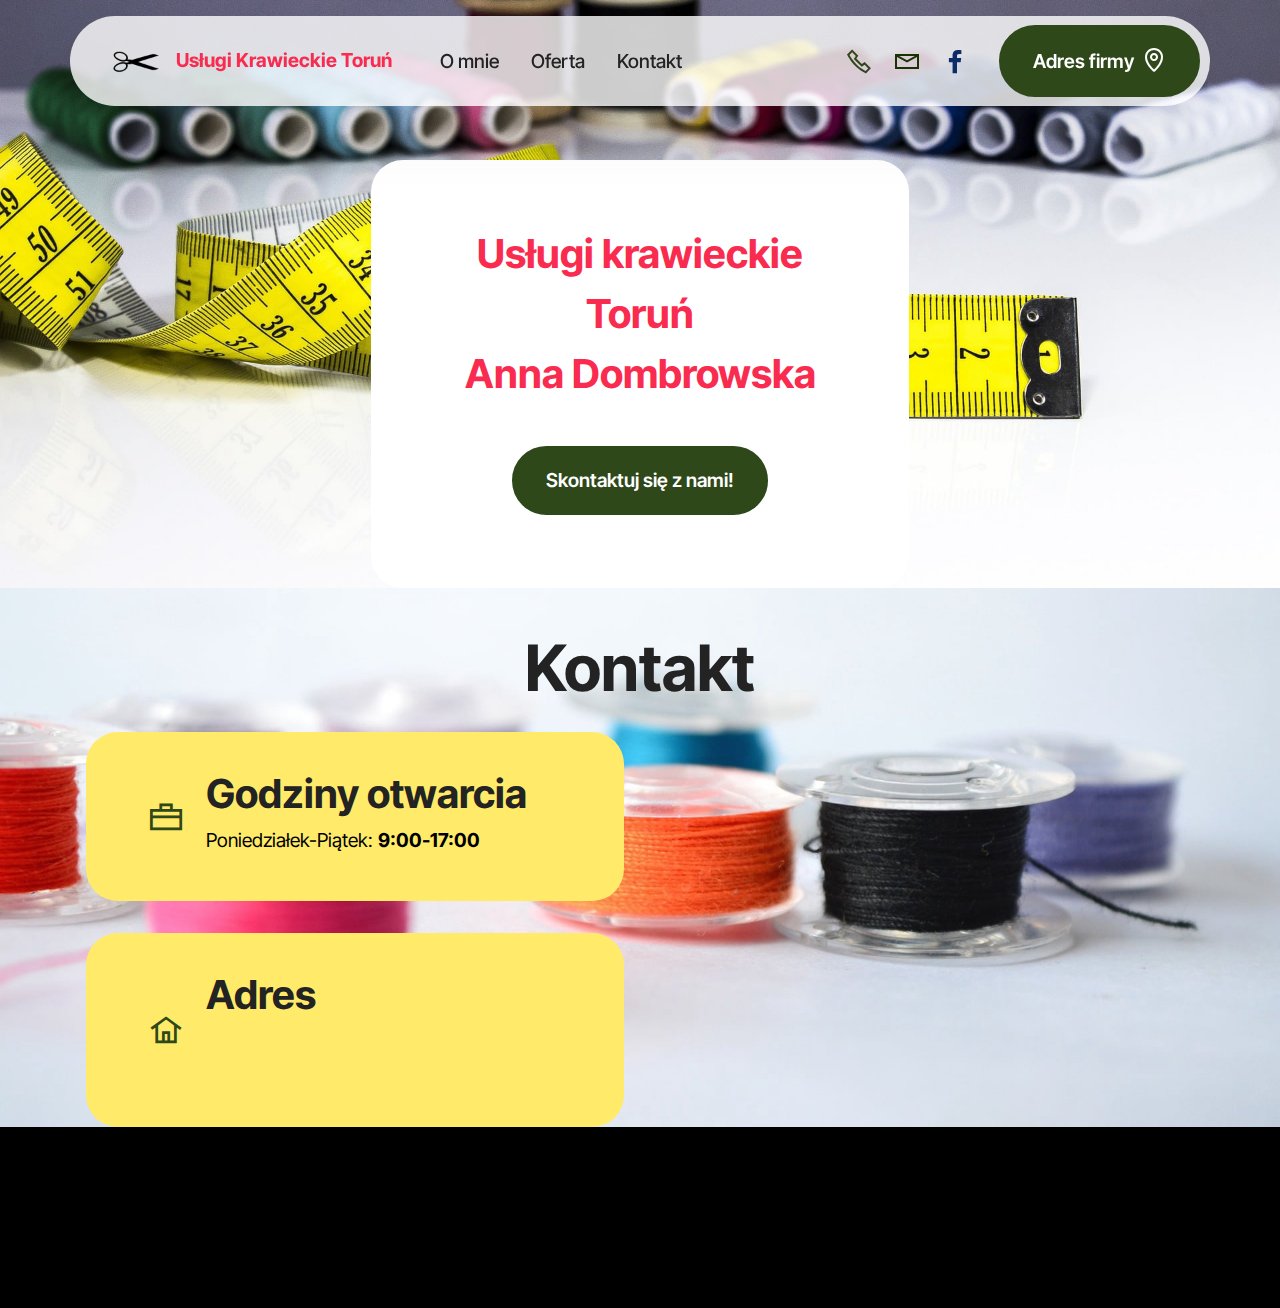
==== commit e6187b74: "Add files via upload" ====
--- a/index.html
+++ b/index.html
@@ -53,7 +53,7 @@
 			</button>
 			<div class="collapse navbar-collapse" id="navbarSupportedContent">
 				<ul class="navbar-nav nav-dropdown" data-app-modern-menu="true"><li class="nav-item">
-						<a class="nav-link link text-black text-primary display-4" href="page3.html#article09-17">O nas</a>
+						<a class="nav-link link text-black text-primary display-4" href="page3.html#article09-17">O mnie</a>
 					</li>
 					<li class="nav-item"><a class="nav-link link text-black show text-primary display-4" href="page1.html#testimonials2-o">Oferta</a></li>
 					<li class="nav-item">
--- a/assets/mobirise/css/mbr-additional.css
+++ b/assets/mobirise/css/mbr-additional.css
@@ -1088,7 +1088,7 @@
   width: 30px;
   height: 2px;
   border-right: 5px;
-  background-color: #f7f7f7;
+  background-color: #000000;
 }
 .cid-tMkTFhuOW5 button.navbar-toggler .hamburger span:nth-child(1) {
   top: 0;
@@ -1816,7 +1816,7 @@
   width: 30px;
   height: 2px;
   border-right: 5px;
-  background-color: #f7f7f7;
+  background-color: #000000;
 }
 .cid-tMkTFhuOW5 button.navbar-toggler .hamburger span:nth-child(1) {
   top: 0;
@@ -2416,7 +2416,7 @@
   width: 30px;
   height: 2px;
   border-right: 5px;
-  background-color: #f7f7f7;
+  background-color: #000000;
 }
 .cid-tMkTFhuOW5 button.navbar-toggler .hamburger span:nth-child(1) {
   top: 0;
@@ -2995,7 +2995,7 @@
   width: 30px;
   height: 2px;
   border-right: 5px;
-  background-color: #f7f7f7;
+  background-color: #000000;
 }
 .cid-tMkTFhuOW5 button.navbar-toggler .hamburger span:nth-child(1) {
   top: 0;
@@ -3188,6 +3188,881 @@
     padding: 1rem;
   }
 }
+.cid-tQjnjcxjuV {
+  padding-top: 7rem;
+  padding-bottom: 0rem;
+  background-color: #edefeb;
+}
+.cid-tQjnjcxjuV .mbr-fallback-image.disabled {
+  display: none;
+}
+.cid-tQjnjcxjuV .mbr-fallback-image {
+  display: block;
+  background-size: cover;
+  background-position: center center;
+  width: 100%;
+  height: 100%;
+  position: absolute;
+  top: 0;
+}
+.cid-tQjnjcxjuV .card-wrapper {
+  background: #ffffff;
+}
+@media (max-width: 767px) {
+  .cid-tQjnjcxjuV .card-wrapper {
+    padding: 1.5rem;
+  }
+}
+@media (min-width: 768px) {
+  .cid-tQjnjcxjuV .card-wrapper {
+    padding: 2.25rem;
+  }
+}
+.cid-tQjnjcxjuV .mbr-text,
+.cid-tQjnjcxjuV .mbr-section-btn {
+  color: #000000;
+  text-align: left;
+}
+.cid-tQjnjcxjuV .card-title,
+.cid-tQjnjcxjuV .card-box {
+  text-align: center;
+  color: #000000;
+}
+.cid-tQjnjcxjuV .mbr-section-subtitle {
+  color: #f92c50;
+  text-align: center;
+}
+.cid-tQj0enKWEH {
+  padding-top: 0rem;
+  padding-bottom: 6rem;
+  background-color: #edefeb;
+}
+.cid-tQj0enKWEH .mbr-fallback-image.disabled {
+  display: none;
+}
+.cid-tQj0enKWEH .mbr-fallback-image {
+  display: block;
+  background-size: cover;
+  background-position: center center;
+  width: 100%;
+  height: 100%;
+  position: absolute;
+  top: 0;
+}
+.cid-tQj0enKWEH .item {
+  margin-bottom: 2rem;
+}
+@media (max-width: 767px) {
+  .cid-tQj0enKWEH .item {
+    margin-bottom: 1rem;
+  }
+}
+.cid-tQj0enKWEH .item-wrapper {
+  height: 100%;
+  position: relative;
+}
+.cid-tQj0enKWEH .item-wrapper img {
+  height: 100%;
+  object-fit: cover;
+}
+.cid-tQj0enKWEH .item-wrapper .icon-wrapper {
+  pointer-events: none;
+  position: absolute;
+  width: 60px;
+  height: 60px;
+  font-size: 22px;
+  left: 50%;
+  top: 50%;
+  display: flex;
+  align-items: center;
+  justify-content: center;
+  border: 2px solid transparent;
+  border-radius: 50%;
+  opacity: 0;
+  color: #464845 !important;
+  transform: translateX(-50%) translateY(-50%);
+  background-color: #edefea !important;
+  transition: 0.2s;
+}
+.cid-tQj0enKWEH .item-wrapper:hover .icon-wrapper {
+  opacity: 1;
+}
+.cid-tQj0enKWEH .carousel-control,
+.cid-tQj0enKWEH .close {
+  background: #1b1b1b;
+}
+.cid-tQj0enKWEH .carousel-control-prev {
+  margin-left: 2.5rem;
+}
+.cid-tQj0enKWEH .carousel-control-prev span {
+  margin-right: 5px;
+}
+.cid-tQj0enKWEH .carousel-control-next {
+  margin-right: 2.5rem;
+}
+.cid-tQj0enKWEH .carousel-control-next span {
+  margin-left: 5px;
+}
+.cid-tQj0enKWEH .close {
+  position: fixed;
+  opacity: 0.5;
+  font-size: 22px;
+  font-weight: 300;
+  width: 60px;
+  height: 60px;
+  border-radius: 50%;
+  color: #fff;
+  top: 2.5rem;
+  right: 2.5rem;
+  border: 2px solid #fff;
+  text-shadow: none;
+  z-index: 5;
+  transition: opacity 0.3s ease;
+  font-family: 'Moririse2';
+  align-items: center;
+  justify-content: center;
+  display: flex;
+}
+.cid-tQj0enKWEH .close::before {
+  content: '\e91a';
+}
+.cid-tQj0enKWEH .close:hover {
+  opacity: 1;
+  background: #000;
+  color: #fff;
+}
+.cid-tQj0enKWEH .carousel-control {
+  display: flex;
+  top: 50%;
+  width: 60px;
+  height: 60px;
+  margin-top: -1.5rem;
+  font-size: 22px;
+  background-color: rgba(0, 0, 0, 0.5);
+  border: 2px solid #fff;
+  border-radius: 50%;
+  transition: all 0.3s;
+}
+.cid-tQj0enKWEH .carousel-control.carousel-control-prev {
+  left: 0;
+  margin-left: 2.5rem;
+}
+.cid-tQj0enKWEH .carousel-control.carousel-control-next {
+  right: 0;
+  margin-right: 2.5rem;
+}
+@media (max-width: 767px) {
+  .cid-tQj0enKWEH .carousel-control {
+    top: auto;
+    bottom: 1rem;
+  }
+}
+.cid-tQj0enKWEH .carousel-indicators {
+  position: absolute;
+  bottom: 0;
+  margin-bottom: 3px;
+}
+.cid-tQj0enKWEH .carousel-indicators li {
+  max-width: 15px;
+  height: 15px;
+  width: 15px;
+  max-height: 15px;
+  margin: 3px;
+  background-color: rgba(0, 0, 0, 0.5);
+  border: 2px solid #fff;
+  border-radius: 50%;
+  opacity: 0.5;
+  transition: all 0.3s;
+}
+.cid-tQj0enKWEH .carousel-indicators li.active,
+.cid-tQj0enKWEH .carousel-indicators li:hover {
+  opacity: 0.9;
+}
+.cid-tQj0enKWEH .carousel-indicators li::after,
+.cid-tQj0enKWEH .carousel-indicators li::before {
+  content: none;
+}
+.cid-tQj0enKWEH .carousel-indicators.ie-fix {
+  left: 50%;
+  display: block;
+  width: 60%;
+  margin-left: -30%;
+  text-align: center;
+}
+@media (max-width: 768px) {
+  .cid-tQj0enKWEH .carousel-indicators {
+    display: none !important;
+  }
+}
+@media (max-width: 991px) {
+  .cid-tQj0enKWEH .carousel-indicators {
+    margin-bottom: 3.625rem !important;
+    padding-left: 2.5rem;
+    padding-right: 2.5rem;
+  }
+}
+@media (max-width: 767px) {
+  .cid-tQj0enKWEH .carousel-indicators {
+    display: none;
+  }
+}
+.cid-tQj0enKWEH .carousel-inner {
+  display: flex;
+  align-items: center;
+}
+.cid-tQj0enKWEH .carousel-inner > .active {
+  display: block;
+}
+.cid-tQj0enKWEH .carousel-control.left {
+  left: 0;
+  margin-left: 2.5rem;
+}
+.cid-tQj0enKWEH .carousel-control.right {
+  right: 0;
+  margin-right: 2.5rem;
+}
+.cid-tQj0enKWEH .carousel-control:hover {
+  background: #1b1b1b;
+  color: #fff;
+  opacity: 1;
+}
+@media (max-width: 768px) {
+  .cid-tQj0enKWEH .carousel-control,
+  .cid-tQj0enKWEH .carousel-indicators,
+  .cid-tQj0enKWEH .modal .close {
+    position: fixed;
+  }
+}
+@media (max-width: 767px) {
+  .cid-tQj0enKWEH .mbr-slider .carousel-control {
+    top: auto;
+    bottom: 20px;
+  }
+  .cid-tQj0enKWEH .mbr-slider > .container .carousel-control {
+    margin-bottom: 0;
+  }
+}
+.cid-tQj0enKWEH .carousel-indicators .active,
+.cid-tQj0enKWEH .carousel-indicators li {
+  width: 7px;
+  height: 7px;
+  margin: 3px;
+  background: #000000;
+  opacity: 0.5;
+  border: 4px solid #000000;
+}
+.cid-tQj0enKWEH .carousel-indicators .active {
+  background: #fff;
+}
+.cid-tQj0enKWEH .carousel-indicators li {
+  max-width: 15px;
+  max-height: 15px;
+  border-radius: 50%;
+}
+.cid-tQj0enKWEH .modal {
+  padding-left: 0 !important;
+  position: fixed;
+  overflow: hidden;
+  padding-right: 0 !important;
+}
+.cid-tQj0enKWEH .modal-dialog {
+  margin: 0 auto;
+  max-width: 100%;
+  padding-left: 1rem;
+  padding-right: 1rem;
+}
+.cid-tQj0enKWEH .modal-content {
+  border-radius: 0;
+  border: none;
+  background: transparent;
+}
+.cid-tQj0enKWEH .modal-body {
+  padding: 0;
+  display: flex;
+  align-items: center;
+}
+.cid-tQj0enKWEH .modal-body img {
+  width: 100%;
+  object-fit: contain;
+  max-height: calc(100vh - 1.75rem);
+}
+.cid-tQj0enKWEH .carousel {
+  width: 100%;
+}
+.cid-tQj0enKWEH .modal-backdrop.in {
+  opacity: 0.8;
+}
+.cid-tQj0enKWEH .modal.fade .modal-dialog {
+  transition: margin-top 0.3s ease-out;
+}
+.cid-tQj0enKWEH .modal.fade .modal-dialog,
+.cid-tQj0enKWEH .modal.in .modal-dialog {
+  transform: none;
+}
+.cid-tQj0enKWEH .mbr-gallery .item-wrapper {
+  cursor: pointer;
+}
+.cid-tQj0enKWEH H3 {
+  text-align: center;
+}
+.cid-tMkTFhuOW5 {
+  z-index: 1000;
+  width: 100%;
+  position: relative;
+}
+.cid-tMkTFhuOW5 .dropdown-item:before {
+  font-family: Moririse2 !important;
+  content: "\e966";
+  display: inline-block;
+  width: 0;
+  position: absolute;
+  left: 1rem;
+  top: 0.5rem;
+  margin-right: 0.5rem;
+  line-height: 1;
+  font-size: inherit;
+  vertical-align: middle;
+  text-align: center;
+  overflow: hidden;
+  transform: scale(0, 1);
+  transition: all 0.25s ease-in-out;
+}
+@media (max-width: 767px) {
+  .cid-tMkTFhuOW5 .navbar-toggler {
+    transform: scale(0.8);
+  }
+}
+.cid-tMkTFhuOW5 .navbar-brand {
+  flex-shrink: 0;
+  align-items: center;
+  margin-right: 0;
+  padding: 10px 0;
+  transition: all 0.3s;
+  word-break: break-word;
+  z-index: 1;
+}
+.cid-tMkTFhuOW5 .navbar-brand img {
+  max-width: 100%;
+  max-height: 100%;
+  border-radius: 0px !important;
+}
+.cid-tMkTFhuOW5 .navbar-brand .navbar-caption {
+  line-height: inherit !important;
+}
+.cid-tMkTFhuOW5 .navbar-brand .navbar-logo a {
+  outline: none;
+}
+.cid-tMkTFhuOW5 .navbar-nav {
+  margin: auto;
+  margin-left: 0;
+}
+.cid-tMkTFhuOW5 .navbar-nav .nav-item {
+  padding: 0 !important;
+  transition: .3s all !important;
+}
+.cid-tMkTFhuOW5 .navbar-nav .nav-item .nav-link {
+  padding: 16px !important;
+  margin: 0 !important;
+  border-radius: 1rem !important;
+  transition: .3s all !important;
+}
+.cid-tMkTFhuOW5 .navbar-nav .nav-item .nav-link:hover {
+  background-color: rgba(27, 31, 10, 0.06);
+}
+.cid-tMkTFhuOW5 .navbar-nav .open .nav-link::after {
+  transform: rotate(180deg);
+}
+@media (min-width: 992px) {
+  .cid-tMkTFhuOW5 .navbar-nav .open .nav-link::before {
+    content: "";
+    width: 100%;
+    height: 20px;
+    top: 100%;
+    background: transparent;
+    position: absolute;
+  }
+}
+.cid-tMkTFhuOW5 .navbar-nav .dropdown-item {
+  padding: 12px !important;
+  border-radius: 0.5rem !important;
+  margin: 0 8px !important;
+  transition: .3s all !important;
+}
+.cid-tMkTFhuOW5 .navbar-nav .dropdown-item:hover {
+  background-color: rgba(27, 31, 10, 0.06);
+}
+@media (min-width: 992px) {
+  .cid-tMkTFhuOW5 .navbar-nav {
+    padding-left: 1.5rem;
+  }
+}
+.cid-tMkTFhuOW5 .nav-link {
+  width: fit-content;
+  position: relative;
+}
+.cid-tMkTFhuOW5 .navbar-logo {
+  padding-left: 2rem;
+  margin: 0 !important;
+}
+@media (max-width: 767px) {
+  .cid-tMkTFhuOW5 .navbar-logo {
+    padding-left: 1rem;
+  }
+}
+.cid-tMkTFhuOW5 .navbar-caption {
+  padding-left: 1rem;
+  padding-right: .5rem;
+}
+@media (max-width: 767px) {
+  .cid-tMkTFhuOW5 .nav-dropdown {
+    padding-bottom: 0.5rem;
+  }
+}
+.cid-tMkTFhuOW5 .nav-dropdown .link.dropdown-toggle::after {
+  margin-left: 0.5rem;
+  margin-top: 0.2rem;
+  transition: .3s all;
+}
+.cid-tMkTFhuOW5 .container {
+  display: flex;
+  height: 90px;
+  padding: 0.5rem 0.6rem;
+  flex-wrap: nowrap;
+  background: rgba(255, 255, 255, 0.8) !important;
+  left: 0;
+  right: 0;
+  -webkit-box-pack: justify;
+  -ms-flex-pack: justify;
+  justify-content: flex-end;
+  -webkit-box-align: center;
+  -webkit-align-items: center;
+  -ms-flex-align: center;
+  align-items: center;
+  border-radius: 100vw;
+  margin-top: 1rem;
+  background-color: #ffffff;
+  box-shadow: 0 30px 60px 0 rgba(27, 31, 10, 0.08);
+}
+@media (max-width: 992px) {
+  .cid-tMkTFhuOW5 .container {
+    padding-right: 2rem;
+  }
+}
+@media (max-width: 767px) {
+  .cid-tMkTFhuOW5 .container {
+    width: 95%;
+    height: 56px !important;
+    padding-right: 1rem;
+    margin-top: 0rem;
+  }
+}
+.cid-tMkTFhuOW5 .iconfont-wrapper {
+  color: #000000 !important;
+  font-size: 1.5rem;
+  padding-right: 0.5rem;
+}
+.cid-tMkTFhuOW5 .dropdown-menu {
+  flex-wrap: wrap;
+  flex-direction: column;
+  max-width: 100%;
+  padding: 12px 4px !important;
+  border-radius: 1.5rem;
+  transition: .3s all !important;
+  min-width: auto;
+  background: #ffffff;
+  background: rgba(255, 255, 255, 0.8) !important;
+}
+.cid-tMkTFhuOW5 .nav-item:focus,
+.cid-tMkTFhuOW5 .nav-link:focus {
+  outline: none;
+}
+.cid-tMkTFhuOW5 .dropdown .dropdown-menu .dropdown-item {
+  width: auto;
+  transition: all 0.25s ease-in-out;
+}
+.cid-tMkTFhuOW5 .dropdown .dropdown-menu .dropdown-item::after {
+  right: 0.5rem;
+}
+.cid-tMkTFhuOW5 .dropdown .dropdown-menu .dropdown-item .mbr-iconfont {
+  margin-right: 0.5rem;
+  vertical-align: sub;
+}
+.cid-tMkTFhuOW5 .dropdown .dropdown-menu .dropdown-item .mbr-iconfont:before {
+  display: inline-block;
+  transform: scale(1, 1);
+  transition: all 0.25s ease-in-out;
+}
+.cid-tMkTFhuOW5 .collapsed .dropdown-menu .dropdown-item:before {
+  display: none;
+}
+.cid-tMkTFhuOW5 .collapsed .dropdown .dropdown-menu .dropdown-item {
+  padding: 0.235em 1.5em 0.235em 1.5em !important;
+  transition: none;
+  margin: 0 !important;
+}
+.cid-tMkTFhuOW5 .navbar {
+  min-height: 90px;
+  transition: all 0.3s;
+  border-bottom: 1px solid transparent;
+  background: transparent !important;
+  padding: 0 !important;
+  border: none !important;
+  box-shadow: none !important;
+  border-radius: 0 !important;
+}
+.cid-tMkTFhuOW5 .navbar.opened {
+  transition: all 0.3s;
+}
+.cid-tMkTFhuOW5 .navbar .dropdown-item {
+  padding: 0.5rem 1.8rem;
+}
+.cid-tMkTFhuOW5 .navbar .navbar-logo img {
+  width: auto;
+}
+.cid-tMkTFhuOW5 .navbar .navbar-collapse {
+  z-index: 1;
+  justify-content: flex-end;
+}
+.cid-tMkTFhuOW5 .navbar.collapsed {
+  justify-content: center;
+}
+.cid-tMkTFhuOW5 .navbar.collapsed .nav-item .nav-link::before {
+  display: none;
+}
+.cid-tMkTFhuOW5 .navbar.collapsed.opened .dropdown-menu {
+  top: 0;
+}
+@media (min-width: 992px) {
+  .cid-tMkTFhuOW5 .navbar.collapsed.opened:not(.navbar-short) .navbar-collapse {
+    max-height: calc(98.5vh - 3rem);
+  }
+}
+.cid-tMkTFhuOW5 .navbar.collapsed .dropdown-menu .dropdown-submenu {
+  left: 0 !important;
+}
+.cid-tMkTFhuOW5 .navbar.collapsed .dropdown-menu .dropdown-item:after {
+  right: auto;
+}
+.cid-tMkTFhuOW5 .navbar.collapsed .dropdown-menu .dropdown-toggle[data-toggle="dropdown-submenu"]:after {
+  margin-left: 0.5rem;
+  margin-top: 0.2rem;
+  border-top: 0.35em solid;
+  border-right: 0.35em solid transparent;
+  border-left: 0.35em solid transparent;
+  border-bottom: 0;
+  top: 41%;
+}
+.cid-tMkTFhuOW5 .navbar.collapsed ul.navbar-nav li {
+  margin: auto;
+}
+.cid-tMkTFhuOW5 .navbar.collapsed .dropdown-menu .dropdown-item {
+  padding: 0.25rem 1.5rem;
+  text-align: center;
+}
+.cid-tMkTFhuOW5 .navbar.collapsed .icons-menu {
+  padding-left: 0;
+  padding-right: 0;
+  padding-top: 0.5rem;
+  padding-bottom: 0.5rem;
+}
+@media (max-width: 767px) {
+  .cid-tMkTFhuOW5 .navbar {
+    min-height: 72px;
+  }
+  .cid-tMkTFhuOW5 .navbar .navbar-logo img {
+    height: 2rem !important;
+  }
+}
+@media (max-width: 991px) {
+  .cid-tMkTFhuOW5 .navbar .nav-item .nav-link::before {
+    display: none;
+  }
+  .cid-tMkTFhuOW5 .navbar.opened .dropdown-menu {
+    top: 0;
+  }
+  .cid-tMkTFhuOW5 .navbar .dropdown-menu .dropdown-submenu {
+    left: 0 !important;
+  }
+  .cid-tMkTFhuOW5 .navbar .dropdown-menu .dropdown-item:after {
+    right: auto;
+  }
+  .cid-tMkTFhuOW5 .navbar .dropdown-menu .dropdown-toggle[data-toggle="dropdown-submenu"]:after {
+    margin-left: 0.5rem;
+    margin-top: 0.2rem;
+    border-top: 0.35em solid;
+    border-right: 0.35em solid transparent;
+    border-left: 0.35em solid transparent;
+    border-bottom: 0;
+    top: 40%;
+  }
+  .cid-tMkTFhuOW5 .navbar .dropdown-menu .dropdown-item {
+    padding: 0.25rem 1.5rem !important;
+    text-align: center;
+  }
+  .cid-tMkTFhuOW5 .navbar .navbar-brand {
+    flex-shrink: initial;
+    flex-basis: auto;
+    word-break: break-word;
+    padding-right: 10px;
+  }
+  .cid-tMkTFhuOW5 .navbar .navbar-toggler {
+    flex-basis: auto;
+  }
+  .cid-tMkTFhuOW5 .navbar .icons-menu {
+    padding-left: 0;
+    padding-top: 0.5rem;
+    padding-bottom: 0.5rem;
+  }
+}
+.cid-tMkTFhuOW5 .navbar.navbar-short .navbar-logo img {
+  height: 2rem;
+}
+.cid-tMkTFhuOW5 .dropdown-item.active,
+.cid-tMkTFhuOW5 .dropdown-item:active {
+  background-color: transparent;
+}
+.cid-tMkTFhuOW5 .navbar-expand-lg .navbar-nav .nav-link {
+  padding: 0;
+}
+.cid-tMkTFhuOW5 .nav-dropdown .link.dropdown-toggle {
+  margin-right: 1.667em;
+}
+.cid-tMkTFhuOW5 .nav-dropdown .link.dropdown-toggle[aria-expanded="true"] {
+  margin-right: 0;
+  padding: 0.667em 1.667em;
+}
+.cid-tMkTFhuOW5 .navbar.navbar-expand-lg .dropdown .dropdown-menu {
+  background: #ffffff;
+}
+.cid-tMkTFhuOW5 .navbar.navbar-expand-lg .dropdown .dropdown-menu .dropdown-submenu {
+  margin: 0;
+  left: 105%;
+  transform: none;
+  top: -12px;
+}
+.cid-tMkTFhuOW5 .navbar .dropdown.open > .dropdown-menu {
+  display: flex;
+}
+.cid-tMkTFhuOW5 ul.navbar-nav {
+  flex-wrap: wrap;
+}
+.cid-tMkTFhuOW5 .navbar-buttons {
+  text-align: center;
+  min-width: 140px;
+}
+@media (max-width: 992px) {
+  .cid-tMkTFhuOW5 .navbar-buttons {
+    text-align: left;
+  }
+}
+.cid-tMkTFhuOW5 button.navbar-toggler {
+  outline: none;
+  width: 31px;
+  height: 20px;
+  cursor: pointer;
+  transition: all 0.2s;
+  position: relative;
+  align-self: center;
+}
+.cid-tMkTFhuOW5 button.navbar-toggler .hamburger span {
+  position: absolute;
+  right: 0;
+  width: 30px;
+  height: 2px;
+  border-right: 5px;
+  background-color: #000000;
+}
+.cid-tMkTFhuOW5 button.navbar-toggler .hamburger span:nth-child(1) {
+  top: 0;
+  transition: all 0.2s;
+}
+.cid-tMkTFhuOW5 button.navbar-toggler .hamburger span:nth-child(2) {
+  top: 8px;
+  transition: all 0.15s;
+}
+.cid-tMkTFhuOW5 button.navbar-toggler .hamburger span:nth-child(3) {
+  top: 8px;
+  transition: all 0.15s;
+}
+.cid-tMkTFhuOW5 button.navbar-toggler .hamburger span:nth-child(4) {
+  top: 16px;
+  transition: all 0.2s;
+}
+.cid-tMkTFhuOW5 nav.opened .hamburger span:nth-child(1) {
+  top: 8px;
+  width: 0;
+  opacity: 0;
+  right: 50%;
+  transition: all 0.2s;
+}
+.cid-tMkTFhuOW5 nav.opened .hamburger span:nth-child(2) {
+  transform: rotate(45deg);
+  transition: all 0.25s;
+}
+.cid-tMkTFhuOW5 nav.opened .hamburger span:nth-child(3) {
+  transform: rotate(-45deg);
+  transition: all 0.25s;
+}
+.cid-tMkTFhuOW5 nav.opened .hamburger span:nth-child(4) {
+  top: 8px;
+  width: 0;
+  opacity: 0;
+  right: 50%;
+  transition: all 0.2s;
+}
+.cid-tMkTFhuOW5 .navbar-dropdown {
+  padding: 0 1rem;
+}
+.cid-tMkTFhuOW5 a.nav-link {
+  display: flex;
+  align-items: center;
+  justify-content: center;
+}
+.cid-tMkTFhuOW5 .icons-menu {
+  flex-wrap: nowrap;
+  display: flex;
+  justify-content: center;
+  padding-left: 1rem;
+  padding-right: 1rem;
+  padding-top: 0.3rem;
+  text-align: center;
+}
+@media (max-width: 992px) {
+  .cid-tMkTFhuOW5 .icons-menu {
+    justify-content: flex-start;
+    margin-bottom: .5rem;
+  }
+}
+@media screen and (-ms-high-contrast: active), (-ms-high-contrast: none) {
+  .cid-tMkTFhuOW5 .navbar {
+    height: 70px;
+  }
+  .cid-tMkTFhuOW5 .navbar.opened {
+    height: auto;
+  }
+  .cid-tMkTFhuOW5 .nav-item .nav-link:hover::before {
+    width: 175%;
+    max-width: calc(100% + 2rem);
+    left: -1rem;
+  }
+}
+.cid-tMkTFhuOW5 .navbar .dropdown > .dropdown-menu {
+  display: none;
+  width: max-content;
+  max-width: 500px !important;
+  transform: translateX(-50%);
+  top: calc(100% + 20px);
+  left: 50%;
+}
+.cid-tMkTFhuOW5 .navbar .dropdown > .dropdown-menu .dropdown-item {
+  line-height: 1 !important;
+}
+.cid-tMkTFhuOW5 .navbar .dropdown > .dropdown-menu .dropdown .dropdown-item {
+  align-items: center;
+  display: flex;
+  height: max-content !important;
+  min-height: max-content !important;
+}
+.cid-tMkTFhuOW5 .navbar .dropdown > .dropdown-menu .dropdown .dropdown-item::after {
+  display: inline-block;
+  position: static;
+  margin-left: 0.5rem;
+  margin-top: 0;
+  margin-right: 0;
+  margin-bottom: 0;
+  transition: .3s all;
+  transform: rotate(-90deg);
+}
+.cid-tMkTFhuOW5 .navbar .dropdown > .dropdown-menu .dropdown.open .dropdown-item::after {
+  transform: rotate(0deg);
+}
+.cid-tMkTFhuOW5 .mbr-section-btn {
+  margin: -0.6rem -0.6rem;
+}
+.cid-tMkTFhuOW5 .navbar-toggler {
+  margin-left: 12px;
+  margin-right: 8px;
+  order: 1000;
+}
+@media (max-width: 991px) {
+  .cid-tMkTFhuOW5 .navbar-brand {
+    margin-right: auto;
+  }
+  .cid-tMkTFhuOW5 .navbar-collapse {
+    z-index: -1 !important;
+    position: absolute;
+    top: 110%;
+    left: 0;
+    width: 100%;
+    padding: 1rem;
+    border-radius: 1.5rem;
+    background: #ffffff;
+    opacity: 1;
+    border-color: rgba(255, 255, 255, 0.8) !important;
+    background: rgba(255, 255, 255, 0.8) !important;
+    backdrop-filter: blur(8px);
+  }
+  .cid-tMkTFhuOW5 .navbar-nav .nav-item .nav-link::after {
+    margin-left: 10px;
+  }
+  .cid-tMkTFhuOW5 .navbar-nav .dropdown-item:hover {
+    background-color: rgba(27, 31, 10, 0.06);
+  }
+  .cid-tMkTFhuOW5 .navbar .dropdown > .dropdown-menu {
+    max-width: 100% !important;
+    transform: translateX(0);
+    top: 10px;
+    left: 0;
+    padding: 8px !important;
+    border-radius: 1rem;
+    background-color: rgba(27, 31, 10, 0.04) !important;
+  }
+  .cid-tMkTFhuOW5 .navbar .dropdown > .dropdown-menu .dropdown-item {
+    padding: 8px !important;
+    line-height: 1 !important;
+    margin-bottom: 4px !important;
+  }
+  .cid-tMkTFhuOW5 .navbar .dropdown > .dropdown-menu .dropdown .dropdown-item {
+    align-items: center;
+    display: flex;
+    height: max-content !important;
+    min-height: max-content !important;
+  }
+  .cid-tMkTFhuOW5 .navbar .dropdown > .dropdown-menu .dropdown .dropdown-item::after {
+    display: inline-block;
+    position: static;
+    margin-left: 0.5rem;
+    margin-top: 0;
+    margin-right: 0;
+    margin-bottom: 0;
+    transition: .3s all;
+    transform: rotate(0deg);
+  }
+  .cid-tMkTFhuOW5 .navbar .dropdown > .dropdown-menu .dropdown.open .dropdown-item::after {
+    transform: rotate(180deg);
+  }
+  .cid-tMkTFhuOW5 .navbar .dropdown > .dropdown-menu .dropdown-submenu {
+    position: static;
+    width: 100%;
+    max-width: 100% !important;
+    transform: translateX(0) !important;
+    top: 0;
+    left: 0;
+    padding: 8px !important;
+    border-radius: 1rem;
+    background-color: rgba(27, 31, 10, 0.04) !important;
+  }
+  .cid-tMkTFhuOW5 .navbar .dropdown.open > .dropdown-menu {
+    display: flex !important;
+    flex-direction: column;
+    align-items: flex-start;
+  }
+}
+@media (max-width: 575px) {
+  .cid-tMkTFhuOW5 .navbar-collapse {
+    padding: 1rem;
+  }
+}
 .cid-tPoIgoBmQK {
   padding-top: 9rem;
   padding-bottom: 6rem;
--- a/assets/mobirise/css/mbr-additional.css
+++ b/assets/mobirise/css/mbr-additional.css
@@ -1088,7 +1088,7 @@
   width: 30px;
   height: 2px;
   border-right: 5px;
-  background-color: #f7f7f7;
+  background-color: #000000;
 }
 .cid-tMkTFhuOW5 button.navbar-toggler .hamburger span:nth-child(1) {
   top: 0;
@@ -1816,7 +1816,7 @@
   width: 30px;
   height: 2px;
   border-right: 5px;
-  background-color: #f7f7f7;
+  background-color: #000000;
 }
 .cid-tMkTFhuOW5 button.navbar-toggler .hamburger span:nth-child(1) {
   top: 0;
@@ -2416,7 +2416,7 @@
   width: 30px;
   height: 2px;
   border-right: 5px;
-  background-color: #f7f7f7;
+  background-color: #000000;
 }
 .cid-tMkTFhuOW5 button.navbar-toggler .hamburger span:nth-child(1) {
   top: 0;
@@ -2995,7 +2995,7 @@
   width: 30px;
   height: 2px;
   border-right: 5px;
-  background-color: #f7f7f7;
+  background-color: #000000;
 }
 .cid-tMkTFhuOW5 button.navbar-toggler .hamburger span:nth-child(1) {
   top: 0;
@@ -3188,6 +3188,881 @@
     padding: 1rem;
   }
 }
+.cid-tQjnjcxjuV {
+  padding-top: 7rem;
+  padding-bottom: 0rem;
+  background-color: #edefeb;
+}
+.cid-tQjnjcxjuV .mbr-fallback-image.disabled {
+  display: none;
+}
+.cid-tQjnjcxjuV .mbr-fallback-image {
+  display: block;
+  background-size: cover;
+  background-position: center center;
+  width: 100%;
+  height: 100%;
+  position: absolute;
+  top: 0;
+}
+.cid-tQjnjcxjuV .card-wrapper {
+  background: #ffffff;
+}
+@media (max-width: 767px) {
+  .cid-tQjnjcxjuV .card-wrapper {
+    padding: 1.5rem;
+  }
+}
+@media (min-width: 768px) {
+  .cid-tQjnjcxjuV .card-wrapper {
+    padding: 2.25rem;
+  }
+}
+.cid-tQjnjcxjuV .mbr-text,
+.cid-tQjnjcxjuV .mbr-section-btn {
+  color: #000000;
+  text-align: left;
+}
+.cid-tQjnjcxjuV .card-title,
+.cid-tQjnjcxjuV .card-box {
+  text-align: center;
+  color: #000000;
+}
+.cid-tQjnjcxjuV .mbr-section-subtitle {
+  color: #f92c50;
+  text-align: center;
+}
+.cid-tQj0enKWEH {
+  padding-top: 0rem;
+  padding-bottom: 6rem;
+  background-color: #edefeb;
+}
+.cid-tQj0enKWEH .mbr-fallback-image.disabled {
+  display: none;
+}
+.cid-tQj0enKWEH .mbr-fallback-image {
+  display: block;
+  background-size: cover;
+  background-position: center center;
+  width: 100%;
+  height: 100%;
+  position: absolute;
+  top: 0;
+}
+.cid-tQj0enKWEH .item {
+  margin-bottom: 2rem;
+}
+@media (max-width: 767px) {
+  .cid-tQj0enKWEH .item {
+    margin-bottom: 1rem;
+  }
+}
+.cid-tQj0enKWEH .item-wrapper {
+  height: 100%;
+  position: relative;
+}
+.cid-tQj0enKWEH .item-wrapper img {
+  height: 100%;
+  object-fit: cover;
+}
+.cid-tQj0enKWEH .item-wrapper .icon-wrapper {
+  pointer-events: none;
+  position: absolute;
+  width: 60px;
+  height: 60px;
+  font-size: 22px;
+  left: 50%;
+  top: 50%;
+  display: flex;
+  align-items: center;
+  justify-content: center;
+  border: 2px solid transparent;
+  border-radius: 50%;
+  opacity: 0;
+  color: #464845 !important;
+  transform: translateX(-50%) translateY(-50%);
+  background-color: #edefea !important;
+  transition: 0.2s;
+}
+.cid-tQj0enKWEH .item-wrapper:hover .icon-wrapper {
+  opacity: 1;
+}
+.cid-tQj0enKWEH .carousel-control,
+.cid-tQj0enKWEH .close {
+  background: #1b1b1b;
+}
+.cid-tQj0enKWEH .carousel-control-prev {
+  margin-left: 2.5rem;
+}
+.cid-tQj0enKWEH .carousel-control-prev span {
+  margin-right: 5px;
+}
+.cid-tQj0enKWEH .carousel-control-next {
+  margin-right: 2.5rem;
+}
+.cid-tQj0enKWEH .carousel-control-next span {
+  margin-left: 5px;
+}
+.cid-tQj0enKWEH .close {
+  position: fixed;
+  opacity: 0.5;
+  font-size: 22px;
+  font-weight: 300;
+  width: 60px;
+  height: 60px;
+  border-radius: 50%;
+  color: #fff;
+  top: 2.5rem;
+  right: 2.5rem;
+  border: 2px solid #fff;
+  text-shadow: none;
+  z-index: 5;
+  transition: opacity 0.3s ease;
+  font-family: 'Moririse2';
+  align-items: center;
+  justify-content: center;
+  display: flex;
+}
+.cid-tQj0enKWEH .close::before {
+  content: '\e91a';
+}
+.cid-tQj0enKWEH .close:hover {
+  opacity: 1;
+  background: #000;
+  color: #fff;
+}
+.cid-tQj0enKWEH .carousel-control {
+  display: flex;
+  top: 50%;
+  width: 60px;
+  height: 60px;
+  margin-top: -1.5rem;
+  font-size: 22px;
+  background-color: rgba(0, 0, 0, 0.5);
+  border: 2px solid #fff;
+  border-radius: 50%;
+  transition: all 0.3s;
+}
+.cid-tQj0enKWEH .carousel-control.carousel-control-prev {
+  left: 0;
+  margin-left: 2.5rem;
+}
+.cid-tQj0enKWEH .carousel-control.carousel-control-next {
+  right: 0;
+  margin-right: 2.5rem;
+}
+@media (max-width: 767px) {
+  .cid-tQj0enKWEH .carousel-control {
+    top: auto;
+    bottom: 1rem;
+  }
+}
+.cid-tQj0enKWEH .carousel-indicators {
+  position: absolute;
+  bottom: 0;
+  margin-bottom: 3px;
+}
+.cid-tQj0enKWEH .carousel-indicators li {
+  max-width: 15px;
+  height: 15px;
+  width: 15px;
+  max-height: 15px;
+  margin: 3px;
+  background-color: rgba(0, 0, 0, 0.5);
+  border: 2px solid #fff;
+  border-radius: 50%;
+  opacity: 0.5;
+  transition: all 0.3s;
+}
+.cid-tQj0enKWEH .carousel-indicators li.active,
+.cid-tQj0enKWEH .carousel-indicators li:hover {
+  opacity: 0.9;
+}
+.cid-tQj0enKWEH .carousel-indicators li::after,
+.cid-tQj0enKWEH .carousel-indicators li::before {
+  content: none;
+}
+.cid-tQj0enKWEH .carousel-indicators.ie-fix {
+  left: 50%;
+  display: block;
+  width: 60%;
+  margin-left: -30%;
+  text-align: center;
+}
+@media (max-width: 768px) {
+  .cid-tQj0enKWEH .carousel-indicators {
+    display: none !important;
+  }
+}
+@media (max-width: 991px) {
+  .cid-tQj0enKWEH .carousel-indicators {
+    margin-bottom: 3.625rem !important;
+    padding-left: 2.5rem;
+    padding-right: 2.5rem;
+  }
+}
+@media (max-width: 767px) {
+  .cid-tQj0enKWEH .carousel-indicators {
+    display: none;
+  }
+}
+.cid-tQj0enKWEH .carousel-inner {
+  display: flex;
+  align-items: center;
+}
+.cid-tQj0enKWEH .carousel-inner > .active {
+  display: block;
+}
+.cid-tQj0enKWEH .carousel-control.left {
+  left: 0;
+  margin-left: 2.5rem;
+}
+.cid-tQj0enKWEH .carousel-control.right {
+  right: 0;
+  margin-right: 2.5rem;
+}
+.cid-tQj0enKWEH .carousel-control:hover {
+  background: #1b1b1b;
+  color: #fff;
+  opacity: 1;
+}
+@media (max-width: 768px) {
+  .cid-tQj0enKWEH .carousel-control,
+  .cid-tQj0enKWEH .carousel-indicators,
+  .cid-tQj0enKWEH .modal .close {
+    position: fixed;
+  }
+}
+@media (max-width: 767px) {
+  .cid-tQj0enKWEH .mbr-slider .carousel-control {
+    top: auto;
+    bottom: 20px;
+  }
+  .cid-tQj0enKWEH .mbr-slider > .container .carousel-control {
+    margin-bottom: 0;
+  }
+}
+.cid-tQj0enKWEH .carousel-indicators .active,
+.cid-tQj0enKWEH .carousel-indicators li {
+  width: 7px;
+  height: 7px;
+  margin: 3px;
+  background: #000000;
+  opacity: 0.5;
+  border: 4px solid #000000;
+}
+.cid-tQj0enKWEH .carousel-indicators .active {
+  background: #fff;
+}
+.cid-tQj0enKWEH .carousel-indicators li {
+  max-width: 15px;
+  max-height: 15px;
+  border-radius: 50%;
+}
+.cid-tQj0enKWEH .modal {
+  padding-left: 0 !important;
+  position: fixed;
+  overflow: hidden;
+  padding-right: 0 !important;
+}
+.cid-tQj0enKWEH .modal-dialog {
+  margin: 0 auto;
+  max-width: 100%;
+  padding-left: 1rem;
+  padding-right: 1rem;
+}
+.cid-tQj0enKWEH .modal-content {
+  border-radius: 0;
+  border: none;
+  background: transparent;
+}
+.cid-tQj0enKWEH .modal-body {
+  padding: 0;
+  display: flex;
+  align-items: center;
+}
+.cid-tQj0enKWEH .modal-body img {
+  width: 100%;
+  object-fit: contain;
+  max-height: calc(100vh - 1.75rem);
+}
+.cid-tQj0enKWEH .carousel {
+  width: 100%;
+}
+.cid-tQj0enKWEH .modal-backdrop.in {
+  opacity: 0.8;
+}
+.cid-tQj0enKWEH .modal.fade .modal-dialog {
+  transition: margin-top 0.3s ease-out;
+}
+.cid-tQj0enKWEH .modal.fade .modal-dialog,
+.cid-tQj0enKWEH .modal.in .modal-dialog {
+  transform: none;
+}
+.cid-tQj0enKWEH .mbr-gallery .item-wrapper {
+  cursor: pointer;
+}
+.cid-tQj0enKWEH H3 {
+  text-align: center;
+}
+.cid-tMkTFhuOW5 {
+  z-index: 1000;
+  width: 100%;
+  position: relative;
+}
+.cid-tMkTFhuOW5 .dropdown-item:before {
+  font-family: Moririse2 !important;
+  content: "\e966";
+  display: inline-block;
+  width: 0;
+  position: absolute;
+  left: 1rem;
+  top: 0.5rem;
+  margin-right: 0.5rem;
+  line-height: 1;
+  font-size: inherit;
+  vertical-align: middle;
+  text-align: center;
+  overflow: hidden;
+  transform: scale(0, 1);
+  transition: all 0.25s ease-in-out;
+}
+@media (max-width: 767px) {
+  .cid-tMkTFhuOW5 .navbar-toggler {
+    transform: scale(0.8);
+  }
+}
+.cid-tMkTFhuOW5 .navbar-brand {
+  flex-shrink: 0;
+  align-items: center;
+  margin-right: 0;
+  padding: 10px 0;
+  transition: all 0.3s;
+  word-break: break-word;
+  z-index: 1;
+}
+.cid-tMkTFhuOW5 .navbar-brand img {
+  max-width: 100%;
+  max-height: 100%;
+  border-radius: 0px !important;
+}
+.cid-tMkTFhuOW5 .navbar-brand .navbar-caption {
+  line-height: inherit !important;
+}
+.cid-tMkTFhuOW5 .navbar-brand .navbar-logo a {
+  outline: none;
+}
+.cid-tMkTFhuOW5 .navbar-nav {
+  margin: auto;
+  margin-left: 0;
+}
+.cid-tMkTFhuOW5 .navbar-nav .nav-item {
+  padding: 0 !important;
+  transition: .3s all !important;
+}
+.cid-tMkTFhuOW5 .navbar-nav .nav-item .nav-link {
+  padding: 16px !important;
+  margin: 0 !important;
+  border-radius: 1rem !important;
+  transition: .3s all !important;
+}
+.cid-tMkTFhuOW5 .navbar-nav .nav-item .nav-link:hover {
+  background-color: rgba(27, 31, 10, 0.06);
+}
+.cid-tMkTFhuOW5 .navbar-nav .open .nav-link::after {
+  transform: rotate(180deg);
+}
+@media (min-width: 992px) {
+  .cid-tMkTFhuOW5 .navbar-nav .open .nav-link::before {
+    content: "";
+    width: 100%;
+    height: 20px;
+    top: 100%;
+    background: transparent;
+    position: absolute;
+  }
+}
+.cid-tMkTFhuOW5 .navbar-nav .dropdown-item {
+  padding: 12px !important;
+  border-radius: 0.5rem !important;
+  margin: 0 8px !important;
+  transition: .3s all !important;
+}
+.cid-tMkTFhuOW5 .navbar-nav .dropdown-item:hover {
+  background-color: rgba(27, 31, 10, 0.06);
+}
+@media (min-width: 992px) {
+  .cid-tMkTFhuOW5 .navbar-nav {
+    padding-left: 1.5rem;
+  }
+}
+.cid-tMkTFhuOW5 .nav-link {
+  width: fit-content;
+  position: relative;
+}
+.cid-tMkTFhuOW5 .navbar-logo {
+  padding-left: 2rem;
+  margin: 0 !important;
+}
+@media (max-width: 767px) {
+  .cid-tMkTFhuOW5 .navbar-logo {
+    padding-left: 1rem;
+  }
+}
+.cid-tMkTFhuOW5 .navbar-caption {
+  padding-left: 1rem;
+  padding-right: .5rem;
+}
+@media (max-width: 767px) {
+  .cid-tMkTFhuOW5 .nav-dropdown {
+    padding-bottom: 0.5rem;
+  }
+}
+.cid-tMkTFhuOW5 .nav-dropdown .link.dropdown-toggle::after {
+  margin-left: 0.5rem;
+  margin-top: 0.2rem;
+  transition: .3s all;
+}
+.cid-tMkTFhuOW5 .container {
+  display: flex;
+  height: 90px;
+  padding: 0.5rem 0.6rem;
+  flex-wrap: nowrap;
+  background: rgba(255, 255, 255, 0.8) !important;
+  left: 0;
+  right: 0;
+  -webkit-box-pack: justify;
+  -ms-flex-pack: justify;
+  justify-content: flex-end;
+  -webkit-box-align: center;
+  -webkit-align-items: center;
+  -ms-flex-align: center;
+  align-items: center;
+  border-radius: 100vw;
+  margin-top: 1rem;
+  background-color: #ffffff;
+  box-shadow: 0 30px 60px 0 rgba(27, 31, 10, 0.08);
+}
+@media (max-width: 992px) {
+  .cid-tMkTFhuOW5 .container {
+    padding-right: 2rem;
+  }
+}
+@media (max-width: 767px) {
+  .cid-tMkTFhuOW5 .container {
+    width: 95%;
+    height: 56px !important;
+    padding-right: 1rem;
+    margin-top: 0rem;
+  }
+}
+.cid-tMkTFhuOW5 .iconfont-wrapper {
+  color: #000000 !important;
+  font-size: 1.5rem;
+  padding-right: 0.5rem;
+}
+.cid-tMkTFhuOW5 .dropdown-menu {
+  flex-wrap: wrap;
+  flex-direction: column;
+  max-width: 100%;
+  padding: 12px 4px !important;
+  border-radius: 1.5rem;
+  transition: .3s all !important;
+  min-width: auto;
+  background: #ffffff;
+  background: rgba(255, 255, 255, 0.8) !important;
+}
+.cid-tMkTFhuOW5 .nav-item:focus,
+.cid-tMkTFhuOW5 .nav-link:focus {
+  outline: none;
+}
+.cid-tMkTFhuOW5 .dropdown .dropdown-menu .dropdown-item {
+  width: auto;
+  transition: all 0.25s ease-in-out;
+}
+.cid-tMkTFhuOW5 .dropdown .dropdown-menu .dropdown-item::after {
+  right: 0.5rem;
+}
+.cid-tMkTFhuOW5 .dropdown .dropdown-menu .dropdown-item .mbr-iconfont {
+  margin-right: 0.5rem;
+  vertical-align: sub;
+}
+.cid-tMkTFhuOW5 .dropdown .dropdown-menu .dropdown-item .mbr-iconfont:before {
+  display: inline-block;
+  transform: scale(1, 1);
+  transition: all 0.25s ease-in-out;
+}
+.cid-tMkTFhuOW5 .collapsed .dropdown-menu .dropdown-item:before {
+  display: none;
+}
+.cid-tMkTFhuOW5 .collapsed .dropdown .dropdown-menu .dropdown-item {
+  padding: 0.235em 1.5em 0.235em 1.5em !important;
+  transition: none;
+  margin: 0 !important;
+}
+.cid-tMkTFhuOW5 .navbar {
+  min-height: 90px;
+  transition: all 0.3s;
+  border-bottom: 1px solid transparent;
+  background: transparent !important;
+  padding: 0 !important;
+  border: none !important;
+  box-shadow: none !important;
+  border-radius: 0 !important;
+}
+.cid-tMkTFhuOW5 .navbar.opened {
+  transition: all 0.3s;
+}
+.cid-tMkTFhuOW5 .navbar .dropdown-item {
+  padding: 0.5rem 1.8rem;
+}
+.cid-tMkTFhuOW5 .navbar .navbar-logo img {
+  width: auto;
+}
+.cid-tMkTFhuOW5 .navbar .navbar-collapse {
+  z-index: 1;
+  justify-content: flex-end;
+}
+.cid-tMkTFhuOW5 .navbar.collapsed {
+  justify-content: center;
+}
+.cid-tMkTFhuOW5 .navbar.collapsed .nav-item .nav-link::before {
+  display: none;
+}
+.cid-tMkTFhuOW5 .navbar.collapsed.opened .dropdown-menu {
+  top: 0;
+}
+@media (min-width: 992px) {
+  .cid-tMkTFhuOW5 .navbar.collapsed.opened:not(.navbar-short) .navbar-collapse {
+    max-height: calc(98.5vh - 3rem);
+  }
+}
+.cid-tMkTFhuOW5 .navbar.collapsed .dropdown-menu .dropdown-submenu {
+  left: 0 !important;
+}
+.cid-tMkTFhuOW5 .navbar.collapsed .dropdown-menu .dropdown-item:after {
+  right: auto;
+}
+.cid-tMkTFhuOW5 .navbar.collapsed .dropdown-menu .dropdown-toggle[data-toggle="dropdown-submenu"]:after {
+  margin-left: 0.5rem;
+  margin-top: 0.2rem;
+  border-top: 0.35em solid;
+  border-right: 0.35em solid transparent;
+  border-left: 0.35em solid transparent;
+  border-bottom: 0;
+  top: 41%;
+}
+.cid-tMkTFhuOW5 .navbar.collapsed ul.navbar-nav li {
+  margin: auto;
+}
+.cid-tMkTFhuOW5 .navbar.collapsed .dropdown-menu .dropdown-item {
+  padding: 0.25rem 1.5rem;
+  text-align: center;
+}
+.cid-tMkTFhuOW5 .navbar.collapsed .icons-menu {
+  padding-left: 0;
+  padding-right: 0;
+  padding-top: 0.5rem;
+  padding-bottom: 0.5rem;
+}
+@media (max-width: 767px) {
+  .cid-tMkTFhuOW5 .navbar {
+    min-height: 72px;
+  }
+  .cid-tMkTFhuOW5 .navbar .navbar-logo img {
+    height: 2rem !important;
+  }
+}
+@media (max-width: 991px) {
+  .cid-tMkTFhuOW5 .navbar .nav-item .nav-link::before {
+    display: none;
+  }
+  .cid-tMkTFhuOW5 .navbar.opened .dropdown-menu {
+    top: 0;
+  }
+  .cid-tMkTFhuOW5 .navbar .dropdown-menu .dropdown-submenu {
+    left: 0 !important;
+  }
+  .cid-tMkTFhuOW5 .navbar .dropdown-menu .dropdown-item:after {
+    right: auto;
+  }
+  .cid-tMkTFhuOW5 .navbar .dropdown-menu .dropdown-toggle[data-toggle="dropdown-submenu"]:after {
+    margin-left: 0.5rem;
+    margin-top: 0.2rem;
+    border-top: 0.35em solid;
+    border-right: 0.35em solid transparent;
+    border-left: 0.35em solid transparent;
+    border-bottom: 0;
+    top: 40%;
+  }
+  .cid-tMkTFhuOW5 .navbar .dropdown-menu .dropdown-item {
+    padding: 0.25rem 1.5rem !important;
+    text-align: center;
+  }
+  .cid-tMkTFhuOW5 .navbar .navbar-brand {
+    flex-shrink: initial;
+    flex-basis: auto;
+    word-break: break-word;
+    padding-right: 10px;
+  }
+  .cid-tMkTFhuOW5 .navbar .navbar-toggler {
+    flex-basis: auto;
+  }
+  .cid-tMkTFhuOW5 .navbar .icons-menu {
+    padding-left: 0;
+    padding-top: 0.5rem;
+    padding-bottom: 0.5rem;
+  }
+}
+.cid-tMkTFhuOW5 .navbar.navbar-short .navbar-logo img {
+  height: 2rem;
+}
+.cid-tMkTFhuOW5 .dropdown-item.active,
+.cid-tMkTFhuOW5 .dropdown-item:active {
+  background-color: transparent;
+}
+.cid-tMkTFhuOW5 .navbar-expand-lg .navbar-nav .nav-link {
+  padding: 0;
+}
+.cid-tMkTFhuOW5 .nav-dropdown .link.dropdown-toggle {
+  margin-right: 1.667em;
+}
+.cid-tMkTFhuOW5 .nav-dropdown .link.dropdown-toggle[aria-expanded="true"] {
+  margin-right: 0;
+  padding: 0.667em 1.667em;
+}
+.cid-tMkTFhuOW5 .navbar.navbar-expand-lg .dropdown .dropdown-menu {
+  background: #ffffff;
+}
+.cid-tMkTFhuOW5 .navbar.navbar-expand-lg .dropdown .dropdown-menu .dropdown-submenu {
+  margin: 0;
+  left: 105%;
+  transform: none;
+  top: -12px;
+}
+.cid-tMkTFhuOW5 .navbar .dropdown.open > .dropdown-menu {
+  display: flex;
+}
+.cid-tMkTFhuOW5 ul.navbar-nav {
+  flex-wrap: wrap;
+}
+.cid-tMkTFhuOW5 .navbar-buttons {
+  text-align: center;
+  min-width: 140px;
+}
+@media (max-width: 992px) {
+  .cid-tMkTFhuOW5 .navbar-buttons {
+    text-align: left;
+  }
+}
+.cid-tMkTFhuOW5 button.navbar-toggler {
+  outline: none;
+  width: 31px;
+  height: 20px;
+  cursor: pointer;
+  transition: all 0.2s;
+  position: relative;
+  align-self: center;
+}
+.cid-tMkTFhuOW5 button.navbar-toggler .hamburger span {
+  position: absolute;
+  right: 0;
+  width: 30px;
+  height: 2px;
+  border-right: 5px;
+  background-color: #000000;
+}
+.cid-tMkTFhuOW5 button.navbar-toggler .hamburger span:nth-child(1) {
+  top: 0;
+  transition: all 0.2s;
+}
+.cid-tMkTFhuOW5 button.navbar-toggler .hamburger span:nth-child(2) {
+  top: 8px;
+  transition: all 0.15s;
+}
+.cid-tMkTFhuOW5 button.navbar-toggler .hamburger span:nth-child(3) {
+  top: 8px;
+  transition: all 0.15s;
+}
+.cid-tMkTFhuOW5 button.navbar-toggler .hamburger span:nth-child(4) {
+  top: 16px;
+  transition: all 0.2s;
+}
+.cid-tMkTFhuOW5 nav.opened .hamburger span:nth-child(1) {
+  top: 8px;
+  width: 0;
+  opacity: 0;
+  right: 50%;
+  transition: all 0.2s;
+}
+.cid-tMkTFhuOW5 nav.opened .hamburger span:nth-child(2) {
+  transform: rotate(45deg);
+  transition: all 0.25s;
+}
+.cid-tMkTFhuOW5 nav.opened .hamburger span:nth-child(3) {
+  transform: rotate(-45deg);
+  transition: all 0.25s;
+}
+.cid-tMkTFhuOW5 nav.opened .hamburger span:nth-child(4) {
+  top: 8px;
+  width: 0;
+  opacity: 0;
+  right: 50%;
+  transition: all 0.2s;
+}
+.cid-tMkTFhuOW5 .navbar-dropdown {
+  padding: 0 1rem;
+}
+.cid-tMkTFhuOW5 a.nav-link {
+  display: flex;
+  align-items: center;
+  justify-content: center;
+}
+.cid-tMkTFhuOW5 .icons-menu {
+  flex-wrap: nowrap;
+  display: flex;
+  justify-content: center;
+  padding-left: 1rem;
+  padding-right: 1rem;
+  padding-top: 0.3rem;
+  text-align: center;
+}
+@media (max-width: 992px) {
+  .cid-tMkTFhuOW5 .icons-menu {
+    justify-content: flex-start;
+    margin-bottom: .5rem;
+  }
+}
+@media screen and (-ms-high-contrast: active), (-ms-high-contrast: none) {
+  .cid-tMkTFhuOW5 .navbar {
+    height: 70px;
+  }
+  .cid-tMkTFhuOW5 .navbar.opened {
+    height: auto;
+  }
+  .cid-tMkTFhuOW5 .nav-item .nav-link:hover::before {
+    width: 175%;
+    max-width: calc(100% + 2rem);
+    left: -1rem;
+  }
+}
+.cid-tMkTFhuOW5 .navbar .dropdown > .dropdown-menu {
+  display: none;
+  width: max-content;
+  max-width: 500px !important;
+  transform: translateX(-50%);
+  top: calc(100% + 20px);
+  left: 50%;
+}
+.cid-tMkTFhuOW5 .navbar .dropdown > .dropdown-menu .dropdown-item {
+  line-height: 1 !important;
+}
+.cid-tMkTFhuOW5 .navbar .dropdown > .dropdown-menu .dropdown .dropdown-item {
+  align-items: center;
+  display: flex;
+  height: max-content !important;
+  min-height: max-content !important;
+}
+.cid-tMkTFhuOW5 .navbar .dropdown > .dropdown-menu .dropdown .dropdown-item::after {
+  display: inline-block;
+  position: static;
+  margin-left: 0.5rem;
+  margin-top: 0;
+  margin-right: 0;
+  margin-bottom: 0;
+  transition: .3s all;
+  transform: rotate(-90deg);
+}
+.cid-tMkTFhuOW5 .navbar .dropdown > .dropdown-menu .dropdown.open .dropdown-item::after {
+  transform: rotate(0deg);
+}
+.cid-tMkTFhuOW5 .mbr-section-btn {
+  margin: -0.6rem -0.6rem;
+}
+.cid-tMkTFhuOW5 .navbar-toggler {
+  margin-left: 12px;
+  margin-right: 8px;
+  order: 1000;
+}
+@media (max-width: 991px) {
+  .cid-tMkTFhuOW5 .navbar-brand {
+    margin-right: auto;
+  }
+  .cid-tMkTFhuOW5 .navbar-collapse {
+    z-index: -1 !important;
+    position: absolute;
+    top: 110%;
+    left: 0;
+    width: 100%;
+    padding: 1rem;
+    border-radius: 1.5rem;
+    background: #ffffff;
+    opacity: 1;
+    border-color: rgba(255, 255, 255, 0.8) !important;
+    background: rgba(255, 255, 255, 0.8) !important;
+    backdrop-filter: blur(8px);
+  }
+  .cid-tMkTFhuOW5 .navbar-nav .nav-item .nav-link::after {
+    margin-left: 10px;
+  }
+  .cid-tMkTFhuOW5 .navbar-nav .dropdown-item:hover {
+    background-color: rgba(27, 31, 10, 0.06);
+  }
+  .cid-tMkTFhuOW5 .navbar .dropdown > .dropdown-menu {
+    max-width: 100% !important;
+    transform: translateX(0);
+    top: 10px;
+    left: 0;
+    padding: 8px !important;
+    border-radius: 1rem;
+    background-color: rgba(27, 31, 10, 0.04) !important;
+  }
+  .cid-tMkTFhuOW5 .navbar .dropdown > .dropdown-menu .dropdown-item {
+    padding: 8px !important;
+    line-height: 1 !important;
+    margin-bottom: 4px !important;
+  }
+  .cid-tMkTFhuOW5 .navbar .dropdown > .dropdown-menu .dropdown .dropdown-item {
+    align-items: center;
+    display: flex;
+    height: max-content !important;
+    min-height: max-content !important;
+  }
+  .cid-tMkTFhuOW5 .navbar .dropdown > .dropdown-menu .dropdown .dropdown-item::after {
+    display: inline-block;
+    position: static;
+    margin-left: 0.5rem;
+    margin-top: 0;
+    margin-right: 0;
+    margin-bottom: 0;
+    transition: .3s all;
+    transform: rotate(0deg);
+  }
+  .cid-tMkTFhuOW5 .navbar .dropdown > .dropdown-menu .dropdown.open .dropdown-item::after {
+    transform: rotate(180deg);
+  }
+  .cid-tMkTFhuOW5 .navbar .dropdown > .dropdown-menu .dropdown-submenu {
+    position: static;
+    width: 100%;
+    max-width: 100% !important;
+    transform: translateX(0) !important;
+    top: 0;
+    left: 0;
+    padding: 8px !important;
+    border-radius: 1rem;
+    background-color: rgba(27, 31, 10, 0.04) !important;
+  }
+  .cid-tMkTFhuOW5 .navbar .dropdown.open > .dropdown-menu {
+    display: flex !important;
+    flex-direction: column;
+    align-items: flex-start;
+  }
+}
+@media (max-width: 575px) {
+  .cid-tMkTFhuOW5 .navbar-collapse {
+    padding: 1rem;
+  }
+}
 .cid-tPoIgoBmQK {
   padding-top: 9rem;
   padding-bottom: 6rem;
